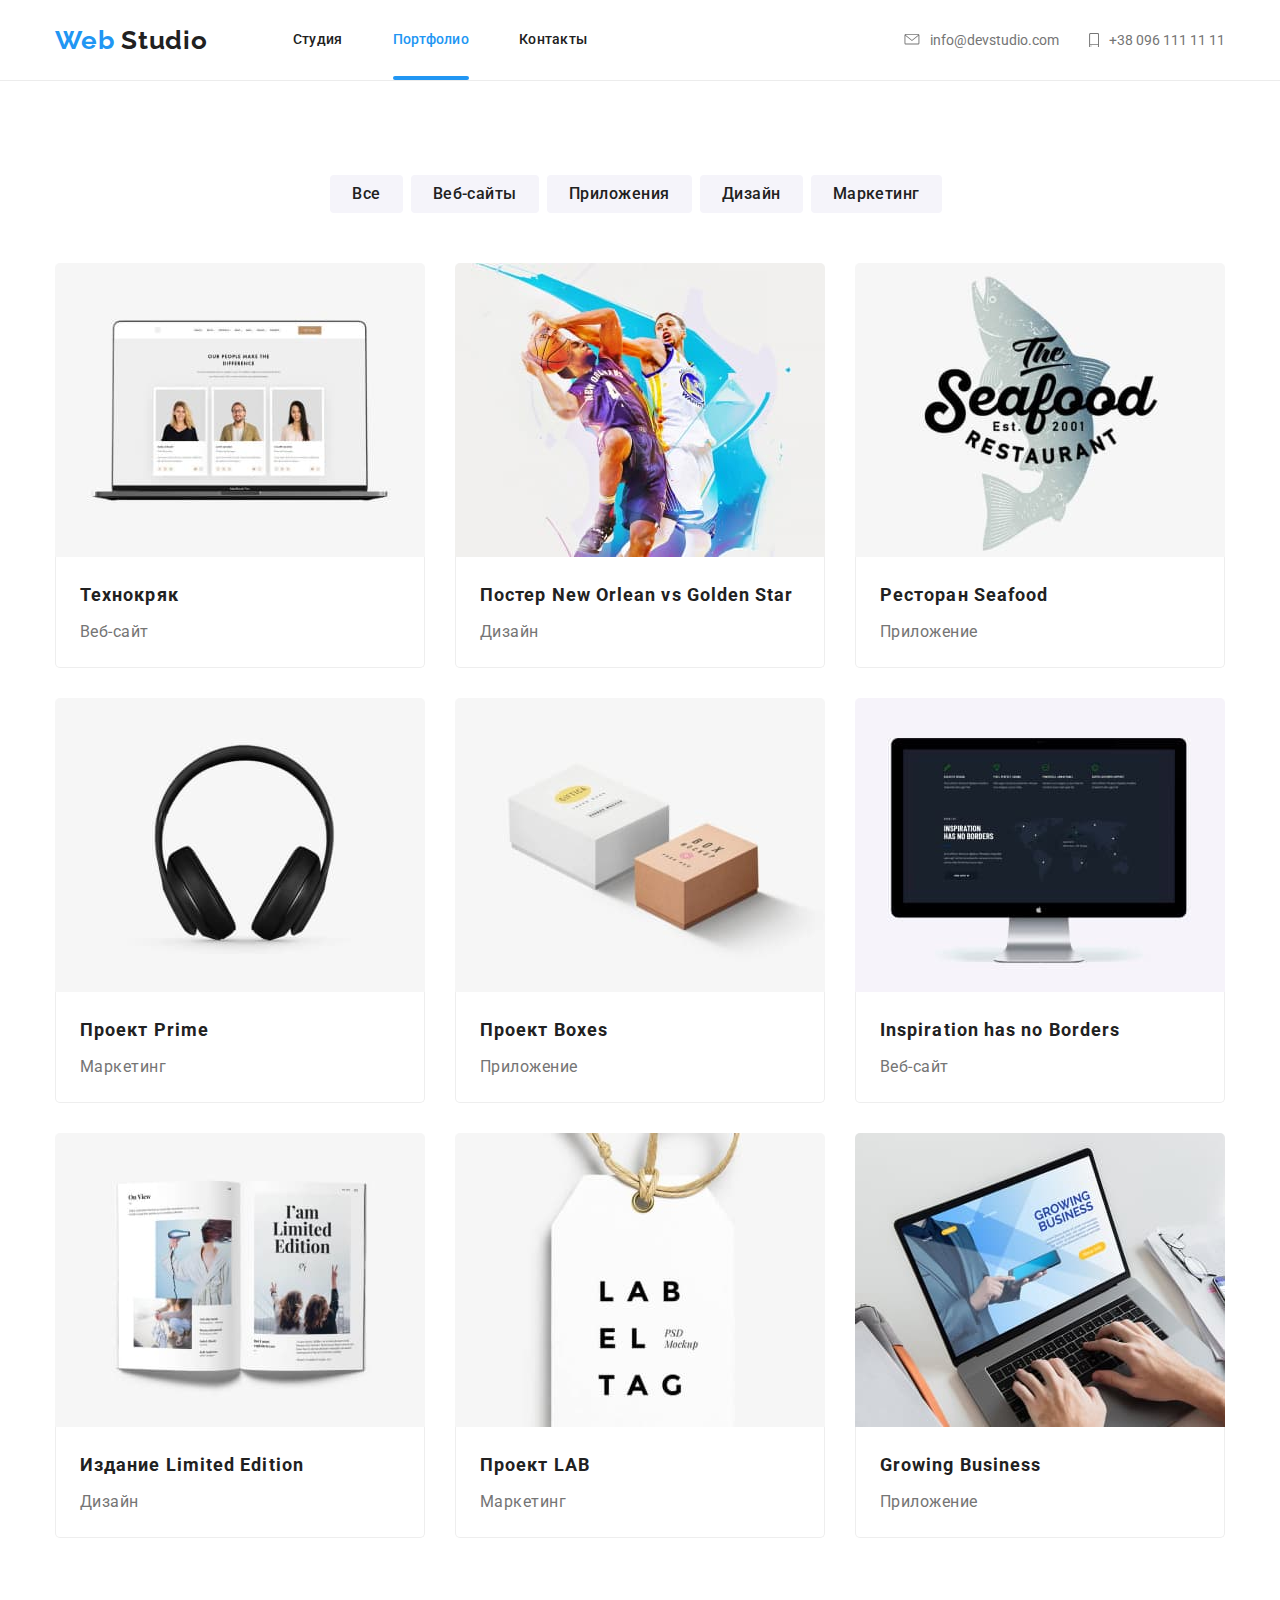
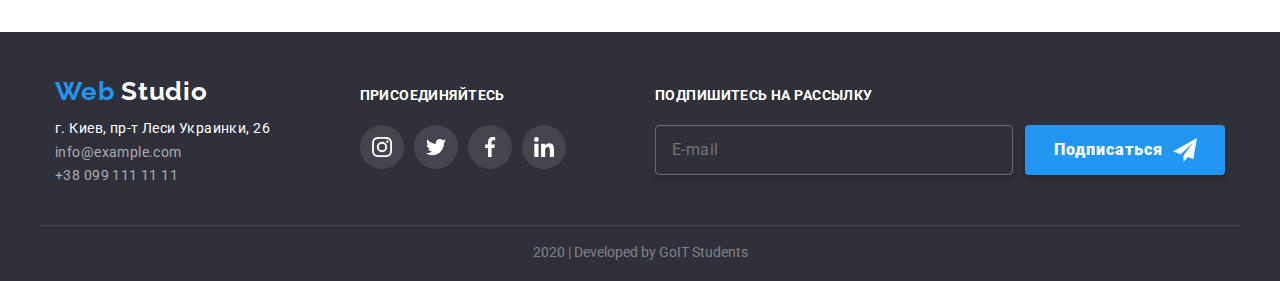
==== portfolio.html @ f81e6f98 "create" ====
<!DOCTYPE html>
<html lang="ru">
  <head>
    <meta charset="UTF-8" />
    <meta name="viewport" content="width=device-width, initial-scale=1.0" />
    <title>Document</title>
    <link
      rel="stylesheet"
      href="https://cdnjs.cloudflare.com/ajax/libs/modern-normalize/0.6.0/modern-normalize.min.css"
    />

    <link
      href="https://fonts.googleapis.com/css2?family=Raleway:wght@700&family=Roboto:wght@400;500;700;900&display=swap"
      rel="stylesheet"
    />

    <link rel="stylesheet" href="./css/common.css" />
    <link rel="stylesheet" href="./css/main.css" />
  </head>

  <body>
    <!-- шапка -->
    <header>
      <div class="page-header container">
        <div class="logo">
          <a href="./index.html"><span class="logo-left">Web</span> Studio</a>
        </div>
        <nav class="nav">
          <ul class="site-nav">
            <li><a href="./index.html" class="link">Студия</a></li>
            <li>
              <a href="./portfolio.html" class="link current">Портфолио</a>
            </li>
            <li><a href="" class="link">Контакты</a></li>
          </ul>
        </nav>

        <ul class="contacts">
          <li>
            <a href="mailto:info@devstudio.com" class="mail-tel link">
              <svg class="icon-contacts icon-mail">
                <use href="./images/sprite.svg#icon-header-mail"></use>
              </svg>
              info@devstudio.com
            </a>
          </li>
          <li>
            <a href="tel:+380961111111" class="mail-tel link">
              <svg class="icon-contacts icon-phone">
                <use href="./images/sprite.svg#icon-header-phone"></use>
              </svg>
              +38 096 111 11 11
            </a>
          </li>
        </ul>
      </div>
    </header>

    <!-- Портфолио -->
    <main>
      <section class="section portfolio">
        <div class="container">
          <!-- <h1>Наши работы</h1> необходимо скрыть -->
          <h1 class="visually-hidden">Наши работы</h1>
          <ul class="filter">
            <li><button type="button" class="button">Все</button></li>
            <li><button type="button" class="button">Веб-сайты</button></li>
            <li><button type="button" class="button">Приложения</button></li>
            <li><button type="button" class="button">Дизайн</button></li>
            <li><button type="button" class="button">Маркетинг</button></li>
          </ul>
          <ul class="portfolio-cards">
            <li>
              <div class="card-area">
                <a href="">
                  <div class="card-box">
                    <img
                      src="./images/portfolio-item-01.jpg"
                      alt="Технокряк"
                      width="370"
                    />
                    <p class="card-upper-text">
                      Технокряк это современная площадка распространения
                      коронавируса. Компании используют эту платформу для
                      цифрового шпионажа и атак на защищённые сервера
                      конкурентов.
                    </p>
                  </div>
                  <div class="card-content">
                    <h2 class="card-title">Технокряк</h2>
                    <p class="card-text">Веб-сайт</p>
                  </div>
                </a>
              </div>
            </li>
            <li>
              <div class="card-area">
                <a href="">
                  <div class="card-box">
                    <img
                      src="./images/portfolio-item-02.jpg"
                      alt="Постер New Orlean vs Golden Star"
                      width="370"
                    />
                    <p class="card-upper-text">
                      Технокряк это современная площадка распространения
                      коронавируса. Компании используют эту платформу для
                      цифрового шпионажа и атак на защищённые сервера
                      конкурентов.
                    </p>
                  </div>
                  <div class="card-content">
                    <h2 class="card-title">Постер New Orlean vs Golden Star</h2>
                    <p class="card-text">Дизайн</p>
                  </div>
                </a>
              </div>
            </li>
            <li>
              <div class="card-area">
                <a href="">
                  <div class="card-box">
                    <img
                      src="./images/portfolio-item-03.jpg"
                      alt="Ресторан Seafood"
                      width="370"
                    />
                    <p class="card-upper-text">
                      Технокряк это современная площадка распространения
                      коронавируса. Компании используют эту платформу для
                      цифрового шпионажа и атак на защищённые сервера
                      конкурентов.
                    </p>
                  </div>
                  <div class="card-content">
                    <h2 class="card-title">Ресторан Seafood</h2>
                    <p class="card-text">Приложение</p>
                  </div>
                </a>
              </div>
            </li>
            <li>
              <div class="card-area">
                <a href="">
                  <div class="card-box">
                    <img
                      src="./images/portfolio-item-04.jpg"
                      alt="Проект Prime"
                      width="370"
                    />
                    <p class="card-upper-text">
                      Технокряк это современная площадка распространения
                      коронавируса. Компании используют эту платформу для
                      цифрового шпионажа и атак на защищённые сервера
                      конкурентов.
                    </p>
                  </div>
                  <div class="card-content">
                    <h2 class="card-title">Проект Prime</h2>
                    <p class="card-text">Маркетинг</p>
                  </div>
                </a>
              </div>
            </li>
            <li>
              <div class="card-area">
                <a href="">
                  <div class="card-box">
                    <img
                      src="./images/portfolio-item-05.jpg"
                      alt="Проект Boxes"
                      width="370"
                    />
                    <p class="card-upper-text">
                      Технокряк это современная площадка распространения
                      коронавируса. Компании используют эту платформу для
                      цифрового шпионажа и атак на защищённые сервера
                      конкурентов.
                    </p>
                  </div>
                  <div class="card-content">
                    <h2 class="card-title">Проект Boxes</h2>
                    <p class="card-text">Приложение</p>
                  </div>
                </a>
              </div>
            </li>
            <li>
              <div class="card-area">
                <a href="">
                  <div class="card-box">
                    <img
                      src="./images/portfolio-item-06.jpg"
                      alt="Inspiration has no Borders"
                      width="370"
                    />
                    <p class="card-upper-text">
                      Технокряк это современная площадка распространения
                      коронавируса. Компании используют эту платформу для
                      цифрового шпионажа и атак на защищённые сервера
                      конкурентов.
                    </p>
                  </div>
                  <div class="card-content">
                    <h2 class="card-title">Inspiration has no Borders</h2>
                    <p class="card-text">Веб-сайт</p>
                  </div>
                </a>
              </div>
            </li>
            <li>
              <div class="card-area">
                <a href="">
                  <div class="card-box">
                    <img
                      src="./images/portfolio-item-07.jpg"
                      alt="Издание Limited Edition"
                      width="370"
                    />
                    <p class="card-upper-text">
                      Технокряк это современная площадка распространения
                      коронавируса. Компании используют эту платформу для
                      цифрового шпионажа и атак на защищённые сервера
                      конкурентов.
                    </p>
                  </div>

                  <div class="card-content">
                    <h2 class="card-title">Издание Limited Edition</h2>
                    <p class="card-text">Дизайн</p>
                  </div>
                </a>
              </div>
            </li>
            <li>
              <div class="card-area">
                <a href="">
                  <div class="card-box">
                    <img
                      src="./images/portfolio-item-08.jpg"
                      alt="Проект LAB"
                      width="370"
                    />
                    <p class="card-upper-text">
                      Технокряк это современная площадка распространения
                      коронавируса. Компании используют эту платформу для
                      цифрового шпионажа и атак на защищённые сервера
                      конкурентов.
                    </p>
                  </div>
                  <div class="card-content">
                    <h2 class="card-title">Проект LAB</h2>
                    <p class="card-text">Маркетинг</p>
                  </div>
                </a>
              </div>
            </li>
            <li>
              <div class="card-area">
                <a href="">
                  <div class="card-box">
                    <img
                      src="./images/portfolio-item-09.jpg"
                      alt="Growing Business"
                      width="370"
                    />
                    <p class="card-upper-text">
                      Технокряк это современная площадка распространения
                      коронавируса. Компании используют эту платформу для
                      цифрового шпионажа и атак на защищённые сервера
                      конкурентов.
                    </p>
                  </div>

                  <div class="card-content">
                    <h2 class="card-title">Growing Business</h2>
                    <p class="card-text">Приложение</p>
                  </div>
                </a>
              </div>
            </li>
          </ul>
        </div>
      </section>
    </main>
    <!--Футер-->
    <footer class="footer">
      <div class="container">
        <div>
          <!-- LOGO -->
          <a href="./index.html" class="logo"
            ><span class="logo-left">Web</span> Studio</a
          >
          <!-- Адресс компании -->
          <address class="address">
            г. Киев, пр-т Леси Украинки, 26 <br />
            <span class="text">info@example.com<br /></span>
            <span class="text">+38 099 111 11 11</span>
          </address>
        </div>

        <!-- Перечень соц.сетей сайта -->
        <div class="join">
          <b class="join-head">присоединяйтесь</b>
          <ul>
            <li>
              <a href="" aria-label="Ссылка на Instagram" class="link">
                <svg class="icon-social">
                  <use href="./images/sprite.svg#icon-team-instagram"></use>
                </svg>
              </a>
            </li>
            <li>
              <a href="" aria-label="Ссылка на Twitter" class="link">
                <svg class="icon-social">
                  <use href="./images/sprite.svg#icon-team-twitter"></use>
                </svg>
              </a>
            </li>
            <li>
              <a href="" aria-label="Ссылка на Facebook" class="link">
                <svg class="icon-social">
                  <use href="./images/sprite.svg#icon-team-facebook"></use>
                </svg>
              </a>
            </li>
            <li>
              <a href="" aria-label="Ссылка на LinkedIn" class="link">
                <svg class="icon-social">
                  <use href="./images/sprite.svg#icon-team-linkedin"></use>
                </svg>
              </a>
            </li>
          </ul>
        </div>

        <!-- Форма подписки на рассылку через почту -->
        <div>
          <b class="subscription-head">Подпишитесь на рассылку</b>
          <!-- вставить форму -->
          <form class="form-subscription">
            <input
              class="input-subscription"
              type="email"
              placeholder="E-mail"
            />
            <button type="button" class="button-subscription">
              Подписаться
              <svg class="icon-send">
                <use href="./images/sprite.svg#icon-footer-send"></use>
              </svg>
            </button>
          </form>
        </div>
      </div>
      <!-- Подпись разработчика -->
      <div class="developers container">
        <p>2020 | Developed by GoIT Students</p>
      </div>
    </footer>
  </body>
</html>
---- css/common.css ----
html {
  box-sizing: border-box;
}

*,
*::before,
*::after {
  box-sizing: inherit;
}

/* задаем основные цвета */
:root {
  --primary-text-color: #757575;
  --main-title-color: #212121;
  --main-accent-color: #2196f3;
  --main-background-color: #ffffff;
  --secondary-background-color: #f5f4fa;
}

/* общие стили для тегов и классов */
body {
  font-family: Roboto, sans-serif;
  font-size: 14px;

  color: var(--primary-text-color);
  background-color: var(--main-background-color);
}

/* убираем все метки со списков */
li {
  list-style: none;
}

/* задаем ссылкам наследуемый цвет */
/* убираем подчеркивание ссылок */
a {
  color: inherit;

  text-decoration: none;
}

/* задаем блочность изображений */
img {
  display: block;
  max-width: 100%;
  height: auto;
}

/* создаем класс для скрытия контента */
.visually-hidden {
  position: absolute;
  width: 1px;
  height: 1px;
  margin: -1px;
  padding: 0;
  border: 0;
  clip: rect(0 0 0 0);
  overflow: hidden;
}

/* задаем ширину контейнера (ранее была 1230px) */
/* задаем основные отступы контейнерам */
.container {
  margin-left: auto;
  margin-right: auto;
  padding-left: 15px;
  padding-right: 15px;

  width: 1200px;
}

/* ВНИМАНИЕ КОСТЫЛИ */
/* помощь для верстки */
/* при финале скрыть */
/* видимость контейнеров */
/* .container,
.section {
  outline: 1px solid tomato;
} */

/* .card-upper-text {
  position: absolute;
  width: 1px;
  height: 1px;
  margin: -1px;
  padding: 0;
  border: 0;
  clip: rect(0 0 0 0);
  overflow: hidden;
} */
/* header {
  background-color: turquoise;
}
section.hero {
  background-color: violet;
}
section.features {
  background-color: wheat;
}
section.work {
  background-color: yellow;
}
section.team {
  background-color: blue;
}
section.clients {
  background-color: coral;
} */

/* header */

/* задаем флекс всему хэдэру */
/* вертикально выравниваем элементы флекса */
/* задаем минимально возможную высоту header */
/* задаем цвет шрифта нафигации */
/* задаем задний фон */
.page-header {
  display: flex;
  align-items: center;
  min-height: 80px;

  color: var(--main-title-color);
}

/* задаем шрифт логотипу */
.logo {
  font-family: Raleway, sans-serif;
  font-weight: 700;
  font-size: 26px;
  line-height: 1.19;
  letter-spacing: 0.03em;
  cursor: pointer;
}

/* задаем правый отступ от логотипа */
.page-header .logo {
  margin-right: 85px;
}

/* меняем цвет левой части логотипа */
.logo-left {
  color: var(--main-accent-color);
}

/* задаем флекс списку навигации */
/* обнуляем верхний, нижний и левый отступы списка навигации */
.nav > ul {
  display: flex;

  margin-top: 0;
  margin-bottom: 0;
  padding-left: 0;
}

/* задаем правый зазор между элементами навигации */
.site-nav li:not(:last-child) {
  margin-right: 50px;
}

/* задаем строчно-блочный формат элементам навигации */
/* задаем внутрений отступ от верхней и нижней границ header до элементов навигации */
/* задаем шрифт элементам навигации */
.nav .link {
  display: inline-block;
  padding-top: 32px;
  padding-bottom: 32px;

  font-weight: 500;
  line-height: 1.14;
  letter-spacing: 0.02em;
}

/* задаем цвет шрифта элементам навигации */
.nav .link {
  color: var(--main-title-color);
  transition: color 250ms cubic-bezier(0.4, 0, 0.2, 1);
}

/* задаем цвет шрифта текущего элемента навигации */
.link.current {
  position: relative;
  color: var(--main-accent-color);
}

.current::after {
  position: absolute;
  bottom: 0;
  left: 0;
  content: "";
  display: block;
  width: 100%;
  height: 4px;
  border-radius: 2px;
  background-color: var(--main-accent-color);
}

/* задаем ховер и фокус элементам навигации */
.link:hover,
.link:focus {
  color: var(--main-accent-color);
  fill: var(--main-accent-color);
  cursor: pointer;
}

/* задаем флекс контактам */
/* убираем верхний, нижний и правый отступ у списка контактов */
/* прижимаем контакты к правой границе header */
.contacts {
  display: flex;
  /* align-items: center; */

  margin-top: 0;
  margin-bottom: 0;
  margin-left: auto;
  padding-left: 0;
}

/* задаем зазор между контактами */
.contacts li:not(:last-child) {
  margin-right: 30px;
}

/* задаем цвет шрифта элементам контактов */
.mail-tel {
  color: var(--primary-text-color);
  transition: color 250ms cubic-bezier(0.4, 0, 0.2, 1);
}

.contacts .mail-tel {
  display: flex;
  align-items: center;
}
.icon-mail {
  width: 16px;
  height: 11.2px;
  margin-right: 10px;
}
.icon-phone {
  width: 10px;
  height: 14.94px;
  margin-right: 10px;
}
.icon-contacts {
  fill: currentColor;
}

/* footer */

/* задаем цвет и задний фон футера */
.footer {
  color: #ffffff;
  background-color: #2f303a;
}
/* Задаем флекс верхней части футера */
.footer .container {
  display: flex;
  align-items: baseline;
  justify-content: space-between;
}

/* задаем логогтипу блочность */
/* задаем логотипу нижний отступ */
.footer .logo {
  display: block;
  margin-bottom: 10px;
  cursor: pointer;
}

/* задаем шрифты адресу */
.footer .address {
  font-style: normal;
  line-height: 1.71;
  letter-spacing: 0.03em;
}

/* меняем цвет шрифта контактам в адресе */
.address .text {
  color: rgba(255, 255, 255, 0.6);
}

/* задаем верхний и нижний отступ разделу "присоединяйтесь" */
.join {
  padding-top: 56px;
  padding-bottom: 56px;
}

/* задаем нижний отступ названиям разделов "присоедняйтесь" и "подпишитесь" */
/* задаем шрифт разделам "присоедняйтесь" и "подпишитесь" */
.join-head,
.subscription-head {
  display: block;
  margin-bottom: 21px;

  line-height: 1.14;
  letter-spacing: 0.03em;
  text-transform: uppercase;
}

/* задаем флекс списку соц.сетей */
/* убираем верхний, нижний и левый зазоры списка соц.сетей */
.join ul {
  display: flex;
  margin-top: 0;
  margin-bottom: 0;
  padding-left: 0;
}

/* задаем правый зазор элементам списка соц.сетей */
.join li:not(:last-child) {
  margin-right: 10px;
}

.footer .link {
  display: flex;
  align-items: center;
  justify-content: center;
  width: 44px;
  height: 44px;
  border-radius: 50%;

  background-color: rgba(255, 255, 255, 0.1);
  color: #ffffff;
  transition: background-color 250ms cubic-bezier(0.4, 0, 0.2, 1);
}

.footer .icon-social {
  width: 20px;
  height: 20px;
  fill: currentColor;
}
.footer .link:hover,
.footer .link:focus {
  background-color: var(--main-accent-color);
  cursor: pointer;
}

.form-subscription {
  display: flex;
  justify-content: center;
}

.input-subscription {
  width: 358px;
  height: 50px;
  margin-right: 12px;
  padding-top: 15px;
  padding-bottom: 15px;
  padding-left: 16px;
  padding-right: 16px;

  font-family: Roboto;
  font-style: normal;
  font-weight: normal;
  font-size: 16px;
  line-height: 1.25;
  letter-spacing: 0.03em;
  color: rgba(255, 255, 255, 0.6);
  background-color: inherit;
  border: 1px solid rgba(255, 255, 255, 0.3);
  box-sizing: border-box;
  box-shadow: 0px 4px 4px rgba(0, 0, 0, 0.15);
  border-radius: 4px;
}
.input-subscription:focus {
  outline: 0;
  border: 1px solid var(--main-accent-color);
}

/* убираем верхний и нижний зазоры кнопки "подписатся" */
/* задаем шрифт кнопке "подписатся */
.button-subscription {
  display: flex;
  margin-top: 0;
  margin-bottom: 0;
  padding-top: 10px;
  padding-bottom: 10px;
  padding-left: 29px;
  padding-right: 8px;
  border: none;
  box-shadow: 0px 4px 4px rgba(0, 0, 0, 0.15);
  border-radius: 4px;
  min-width: 200px;

  align-items: center;

  font-weight: 900;
  font-size: 16px;
  line-height: 1.87;
  letter-spacing: 0.06em;
  text-align: start;

  color: currentColor;
  background-color: var(--main-accent-color);
  cursor: pointer;
}

.icon-send {
  width: 24px;
  height: 24px;
  margin-left: 10px;
}

/* задаем верхний и нижний отступ подписи разработчка */
/* задаем верхнюю рамку подписи разработчка */
/* задаем цвет шрифта пдписи разработчика */
.developers {
  padding-top: 18px;
  padding-bottom: 21px;
  border-top: 1px solid rgba(255, 255, 255, 0.1);
  color: rgba(255, 255, 255, 0.4);
}

/* убираем верхний и нижний внешние зазоры пдписи разработчика и горизонтально центруем*/
.developers > p {
  margin-top: 0;
  margin-bottom: 0;
  margin-left: auto;
  margin-right: auto;
}
---- css/main.css ----
/* общее */
/* цвет текста в заголовках */
.section .title {
  color: var(--main-title-color);
}

/* цвет сопровождающего текста */
.section .text {
  color: var(--primary-text-color);
}

/* нижний отступ между сециями */
.section {
  padding-top: 94px;
  padding-bottom: 94px;
}

/* секция "герой" */
/* задаем размеры секции и отступы + центририуем секцию */
/* добавляем изображение */
/* цвет текста в герое + центровка текста */
.hero {
  padding-top: 200px;
  padding-bottom: 200px;
  margin-left: auto;
  margin-right: auto;
  max-width: 1600px;
  height: 600px;

  text-align: center;

  color: #ffffff;
  background-image: linear-gradient(
      rgba(47, 48, 58, 0.8),
      rgba(47, 48, 58, 0.8)
    ),
    url(../images/index-hero-01.jpg);
  background-repeat: no-repeat;
  background-position: center;
  /* background: rgba(47, 48, 58, 0.8); */
}

/* убираем отступы в заголовке + задаем шрифт */
.hero > h1 {
  margin-top: 0;
  margin-bottom: 46px;

  font-weight: 900;
  font-size: 44px;
  line-height: 1.36;
  letter-spacing: 0.06em;
  text-transform: uppercase;
}

/* задаем шрифт кнопке */
.hero .button-order {
  box-sizing: border-box;
  padding-top: 10px;
  padding-bottom: 10px;
  padding-left: 32px;
  padding-right: 32px;
  border: 0;
  border-radius: 4px;

  font-weight: 700;
  font-size: 16px;
  line-height: 1.87;
  letter-spacing: 0.06em;

  color: #ffffff;
  background-color: var(--main-accent-color);
  cursor: pointer;
}

/* оформляем backdrop */
.backdrop {
  position: fixed;
  top: 0;
  left: 0;
  width: 100%;
  height: 100%;
  background-color: rgba(0, 0, 0, 0.2);
  transition: opacity 250ms cubic-bezier(0.4, 0, 0.2, 1),
    visibility 250ms cubic-bezier(0.4, 0, 0.2, 1);
}

.is-hidden {
  visibility: hidden;
  opacity: 0;
  pointer-events: none;
}

/* оформляем форму заказа услуги */
.order {
  position: absolute;
  top: 50%;
  left: 50%;
  transform: translate(-50%, -50%);

  padding: 40px;
  min-width: 528px;
  min-height: 581px;

  background-color: #fff;
  box-shadow: 0px 2px 1px rgba(0, 0, 0, 0.2), 0px 1px 1px rgba(0, 0, 0, 0.14),
    0px 1px 3px rgba(0, 0, 0, 0.12);
  border-radius: 4px;
}

/* форма заказа услуги */
/* заголовок формы */
.order-title {
  margin: 0 0 30px 0;
  /* margin-bottom: 30px; */
  padding: 0;

  font-family: Roboto;
  font-style: normal;
  font-weight: bold;
  font-size: 20px;
  line-height: 1.15;
  text-align: center;
  letter-spacing: 0.03em;

  color: var(--main-title-color);
}

.order-name,
.order-tel,
.order-email,
.order-comment,
.order-agree {
  position: relative;
  /* outline: 1px solid tomato; */

  display: block;
  font-family: Roboto;
  font-style: normal;
  font-weight: normal;
  font-size: 14px;

  color: var(--primary-text-color);
}
.agree > a {
  color: var(--main-accent-color);
  text-decoration: underline;
}

.order-name,
.order-tel,
.order-email,
.order-comment {
  line-height: 1.14;
  letter-spacing: 0.01em;
}

.order-agree {
  line-height: 1.71;
  letter-spacing: 0.03em;
  text-align: center;
}

.order-name,
.order-tel,
.order-email {
  margin-bottom: 28px;
}

.order-comment {
  margin-bottom: 20px;
}

.order-agree {
  margin-bottom: 30px;
}

.order-name > input,
.order-tel > input,
.order-email > input,
.order-comment > textarea {
  display: block;
  width: 100%;
  padding-top: 12px;
  padding-bottom: 12px;

  border: 1px solid rgba(33, 33, 33, 0.2);
  border-radius: 4px;

  font-family: Roboto;
  font-style: normal;
  font-weight: normal;
  font-size: 14px;
  line-height: 1.14;
  letter-spacing: 0.01em;

  color: var(--primary-text-color);
}

.order-name > input,
.order-tel > input,
.order-email > input {
  padding-left: 42px;
  padding-right: 18px;
  height: 40px;
}

.order-comment > textarea {
  resize: none;
  padding-left: 16px;
  padding-right: 16px;

  height: 120px;
}

.order-name .name,
.order-tel .tel,
.order-email .email {
  position: absolute;
  top: 50%;
  left: 42px;

  transform: translateY(-50%);
  transition: top 250ms cubic-bezier(0.4, 0, 0.2, 1),
    left 250ms cubic-bezier(0.4, 0, 0.2, 1);
}

.order-comment .comment {
  position: absolute;
  top: 12px;
  left: 16px;
  transition: top 250ms cubic-bezier(0.4, 0, 0.2, 1);
}

.form-input:not(:placeholder-shown) + .name,
.form-input:not(:placeholder-shown) + .tel,
.form-input:not(:placeholder-shown) + .email,
.form-input:not(:placeholder-shown) + .comment {
  top: -10px;
  left: 16px;
  color: var(--main-accent-color);
}

.form-icon {
  position: absolute;
  top: 50%;
  left: 16px;
  transform: translateY(-50%);
  width: 18px;
  height: 18px;
  fill: var(--main-title-color);
  transition: fill 250ms cubic-bezier(0.4, 0, 0.2, 1);
}

.form-input:not(:placeholder-shown) ~ .form-icon {
  fill: var(--main-accent-color);
}

.checkbox {
  /* appearance: none; */
  position: absolute;
  width: 1px;
  height: 1px;
  margin: -1px;
  padding: 0;
  border: 0;
  clip: rect(0 0 0 0);
  overflow: hidden;
}
.agree {
  padding-left: 30px;
}

.icon-checkbox,
.icon-noncheckbox {
  position: absolute;
  top: 50%;
  transform: translateY(-50%);
  left: 15px;
  width: 15px;
  height: 15px;
  transition: opacity 250ms cubic-bezier(0.4, 0, 0.2, 1);
}

.icon-checkbox {
  opacity: 0;
}

.checkbox:checked ~ .icon-checkbox {
  opacity: 1;
}
.checkbox:checked ~ .icon-noncheckbox {
  opacity: 0;
}

.button-send {
  display: block;
  margin-left: auto;
  margin-right: auto;
  padding-top: 10px;
  padding-bottom: 10px;
  padding-left: 55px;
  padding-right: 55px;

  font-family: Roboto;
  font-style: normal;
  font-weight: bold;
  font-size: 16px;
  line-height: 1.87;
  letter-spacing: 0.06em;
  color: var(--main-background-color);

  border: 0;
  background: var(--main-accent-color);
  box-shadow: 0px 4px 4px rgba(0, 0, 0, 0.15);
  border-radius: 4px;
  cursor: pointer;
}

.button-close {
  position: absolute;
  top: -9px;
  right: -9px;
  width: 30px;
  width: 30px;
  height: 30px;
  border: 0;
  border-radius: 50%;
  background: #ffffff;
  box-shadow: 0px 2px 1px rgba(0, 0, 0, 0.2), 0px 1px 1px rgba(0, 0, 0, 0.14),
    0px 1px 3px rgba(0, 0, 0, 0.12);
  cursor: pointer;
}

.form-close {
  position: absolute;
  top: 50%;
  left: 50%;
  transform: translate(-50%, -50%);
  width: 11px;
  height: 11px;
}

/* секция "особенность" */
/* добавляем флекс списку */
/* убираем верхний, нижний и левый отступ у списка */
.features ul {
  display: flex;

  margin-top: 0;
  margin-bottom: 0;
  padding-left: 0;
}

/* задаем ширину элементам списка */
/* 4 элемента с зазорами 30px */
.features .item {
  width: calc((100%-90px) / 4);
}

/* задаем отступы между элементами списка */
.features .item:not(:last-child) {
  margin-right: 30px;
}

/* задаем блочность изображению с размерами */
/* задаем отступы под изображением в карточке */
/* задаем радиус рамке */
/* задаем задний фон */
.features .icon-box {
  display: block;
  width: 270px;
  height: 120px;
  margin-bottom: 30px;
  padding-top: 25px;
  padding-bottom: 25px;
  padding-left: 100px;
  padding-right: 100px;
  border-radius: 4px;

  background: var(--secondary-background-color);
}

.features .icon {
  width: 70px;
  height: 70px;
}

/* обнуляем верхний и нижний отсутп заголовка и текста в карточке */
.features h3,
.features p {
  margin-top: 0;
  margin-bottom: 0;
}

/* добавляем нижний отступ заголовка в карточке */
.features h3 {
  margin-bottom: 10px;
}

/* задаем шрифт заголовкам в карточках разделов "особенностей" и "наша команда" */
.features .title,
.work .title-name {
  font-size: 14px;
  line-height: 1.14;
  letter-spacing: 0.03em;
  text-transform: uppercase;
}

/* задаем шрифт сопросовждающему тексту в карточке */
.features .text {
  line-height: 1.71;
  letter-spacing: 0.03em;
}

/* секция "чем мы занимаемся" */
/* задаем шрифт заголовков в разделах "Чем мы занимаемся", "Наша команда", "Постоянные клиенты" */
.section.work .title,
.section.team .title,
.section.clients .title {
  font-size: 36px;
  line-height: 1.17;
  text-align: center;
  letter-spacing: 0.03em;
}

/* обнуляем верхние и нижние отступы в заголовках.ю сопровождающем тексте и списке */
.work h2,
.work p,
.work ul {
  margin-top: 0;
  margin-bottom: 0;
}

/* задаем нижний отступ от общего заголовка */
.work h2 {
  margin-bottom: 50px;
}

/* Задаем флекс списку */
/* обнуляем левый отступ списка */
.work ul {
  display: flex;
  padding-left: 0;
}

/* задаем ширину карточек в списке */
/* 3 карточки с зазоами по 30 px */
.work li {
  width: calc((100%-60px) / 3);
}

/* задаем зазоры между карточками в списке */
.work li:not(:last-child) {
  margin-right: 30px;
}

/* обнуляем нижний отступ от изображения в карточке списка */
.work img {
  margin-bottom: 0;
}

.work-card {
  position: relative;
}
.work-card .text {
  position: absolute;
  bottom: 0;
  left: 0;
  padding-top: 27px;
  padding-bottom: 27px;

  width: 100%;
  min-height: 70px;

  text-align: center;
}

/* задаем шрифт сопровождающему тексту в карточке списка */
/* задаем цвет шрифта сопровождающему тексту в карточке списка */
.section.work .text {
  font-weight: 700;
  line-height: 1.14;
  letter-spacing: 0.03em;
  text-transform: uppercase;
  text-align: center;
  background: rgba(47, 48, 58, 0.8);
  color: #ffffff;
}

/* секция "наша команда */
/* задаем задний фон секции */
.section.team {
  background-color: var(--secondary-background-color);
}

/* обнуляем верхний и нижний отступ с заголовков, абзацев и списков */
.team h2,
.team h3,
.team p,
.team ul {
  margin-top: 0;
  margin-bottom: 0;
}

/* задаем нижний отступ от общего заголовка */
.team h2 {
  margin-bottom: 50px;
}

/* обнуляем левый отступ у списков */
.team ul {
  padding-left: 0;
}

/* центрируем текст заголовков и абзацев */
.team h2,
.team h3,
.team p {
  text-align: center;
}

/* задаем флекс списку команды */
.team .list {
  display: flex;
}

/* задаем ширину каждой карточке члена команды */
/* 4 карточки с тремя зазорами по 30px */
/* задаем тень карточке */
.team-card {
  width: calc((100%-90px) / 4);
  border-radius: 4px;
  overflow: hidden;
  box-shadow: 0px 2px 1px rgba(0, 0, 0, 0.2), 0px 1px 1px rgba(0, 0, 0, 0.14),
    0px 1px 3px rgba(0, 0, 0, 0.12);
  background-color: #ffffff;
}

/* выставляем зазоры между карточками членов команды */
.team-card:not(:last-child) {
  margin-right: 30px;
}

/* задаем нижний отступ от фотографии в карточке члена команды */
.team img {
  margin-bottom: 30px;
}

/* задаем нижний отступ от имени члена команды в карточке */
/* задаем шрифт имени члена команды в карточке */
/* задаем цвет шрифта имени члена команды в карточке */
.team .title-name {
  margin-bottom: 10px;

  font-weight: 500;
  font-size: 16px;
  line-height: 1.19;
  letter-spacing: 0.03em;

  color: var(--main-title-color);
}

/* задаем нижний отступ от профессии в карточке члена команды */
/* задаем шрифт тексту профессии в карточке члена команды */
.team .text {
  margin-bottom: 16px;

  font-size: 16px;
  line-height: 1.19;
  letter-spacing: 0.03em;
}

/* задаем флекс списку соцсетей в карточке члена команды */
/* центруем контент к списку соцсетей в карточке члена команды */
.team .social-links {
  display: flex;
  justify-content: center;
}

/* задаем зазор между соцсетями в карточке члена команды */
.social-links > li:not(:last-child) {
  margin-right: 10px;
}

.social-links > li {
  padding-bottom: 24px;
}

.team .link {
  display: flex;
  align-items: center;
  justify-content: center;
  width: 44px;
  height: 44px;
  border-radius: 50%;

  color: #afb1b8;
  transition: color 250ms cubic-bezier(0.4, 0, 0.2, 1),
    background-color 250ms cubic-bezier(0.4, 0, 0.2, 1);
}

.team .icon-social {
  width: 20px;
  height: 20px;
  fill: currentColor;
}

/* задаем фокус списку соцсетей в карточке члена команды */
.team .link:hover,
.team .link:focus {
  color: #ffffff;

  background-color: var(--main-accent-color);
  border-radius: 50%;
  cursor: pointer;
}

/* секция Постоянные клиенты */
/* обнуляем верхний зазор заголовка и задаем нижний */
.clients .title {
  margin-top: 0;
  margin-bottom: 50px;
}

/* задаем флекс списку иконок клиентов */
/* центрируем контент в списке иконок клиентов */
/* обнуляем верхний, левый и нижний зазор списка иконок клиентов */
.clients ul {
  display: flex;
  justify-content: center;

  margin-top: 0;
  margin-bottom: 0;
  padding-left: 0;
}

/* задаем флекс иконкам клиентов для центрирования */
/* задаем размеры блоку иконки и рамку */
/* .clients li {
  display: flex;
  width: 170px;
  height: 90px;
  border: 1px solid #afb1b8;
  border-radius: 4px;
  align-items: center;
  justify-content: center;
  color: #afb1b8;
} */

/* задаем правый отступ между иконками списка клиентов */
.clients li:not(:last-child) {
  margin-right: 30px;
}

.clients a {
  display: flex;
  width: 170px;
  height: 90px;
  border: 1px solid #afb1b8;
  border-radius: 4px;
  align-items: center;
  justify-content: center;
  color: #afb1b8;
  transition: color 250ms cubic-bezier(0.4, 0, 0.2, 1),
    border-color 250ms cubic-bezier(0.4, 0, 0.2, 1);
}

.clients a:hover,
.clients a:focus {
  border-color: var(--main-accent-color);
  color: var(--main-accent-color);
  cursor: pointer;
}

.icon-client {
  fill: currentColor;
}

.client-logo-1 {
  width: 42.27px;
  /* height: 49.23px; */
}
.client-logo-2 {
  width: 40px;
  /* height: 52px; */
}
.client-logo-3 {
  width: 41px;
  /* height: 42.6px; */
}
.client-logo-4 {
  width: 79.66px;
  /* height: 42.02px; */
}
.client-logo-5 {
  width: 59px;
  /* height: 47px; */
}
.client-logo-6 {
  width: 88.48px;
  /* height: 45.44px; */
}

/* Портфолио */

.portfolio {
  border-top: 1px solid #ececec;
}
/* задаем флекс списку кнопок фильтра */
/* центрируем кнопки фильтра */
/* УБираем верхний, нижнний и левый отступ у списка кнопок фильтра */
.filter {
  display: flex;
  justify-content: center;

  margin-top: 0;
  margin-bottom: 50px;
  padding-left: 0;
}

/* задаем зазор межд кнопками фильтра */
.filter > li {
  margin-right: 8px;
}

/* кнопки-фильтр портфолио */
/* задаем зазор внутри кнопок */
/* задаем внутрений фон и радиус */
/* задаем шрифт кнопок */
.filter .button {
  padding-top: 6px;
  padding-bottom: 6px;
  padding-left: 22px;
  padding-right: 22px;

  border: none;
  background: #f5f4fa;
  border-radius: 4px;

  font-family: inherit;
  font-weight: 500;
  font-size: 16px;
  line-height: 1.62;

  text-align: center;
  letter-spacing: 0.03em;

  color: var(--main-title-color);

  transition: color 250ms cubic-bezier(0.4, 0, 0.2, 1),
    background-color 250ms cubic-bezier(0.4, 0, 0.2, 1),
    box-shadow 250ms cubic-bezier(0.4, 0, 0.2, 1);
}

/* задаем ховер и фокус кнопкам фильтра */
.filter .button:hover,
.filter .button:focus {
  color: #ffffff;
  background-color: var(--main-accent-color);
  box-shadow: 0px 2px 2px rgba(0, 0, 0, 0.12), 0px 1px 2px rgba(0, 0, 0, 0.08),
    0px 3px 1px rgba(0, 0, 0, 0.1);
  cursor: pointer;
}

/* задаем флекс списку работ */
/* задаем перенос флекса */
/* обнуляем верхний, нижний и левый отступы списка работ */
.portfolio-cards {
  display: flex;
  flex-wrap: wrap;

  margin-top: 0;
  margin-bottom: 0;
  padding-left: 0;
}

/* .cards > li {
  width: calc((100%-60px) / 3);
} */

/* задаем правый отступ элементам списка работ */
.portfolio-cards > li:not(:nth-child(3n)) {
  margin-right: 30px;
}

/* задаем нижний отступ элементам списка работ */
.portfolio-cards > li:not(:nth-last-child(-n + 3)) {
  margin-bottom: 30px;
}

/* задаем верхние радиусы карточке списка работ */
/* задаем ширину карточке списка работ */
.card-area {
  border-top-left-radius: 5px;
  border-top-right-radius: 5px;
  overflow: hidden;

  width: 370px;
  transition: box-shadow 250ms cubic-bezier(0.4, 0, 0.2, 1);
}

.card-area:focus,
.card-area:hover {
  box-shadow: 1px 4px 6px rgba(0, 0, 0, 0.16), 0px 4px 4px rgba(0, 0, 0, 0.06),
    0px 1px 1px rgba(0, 0, 0, 0.12);
  cursor: pointer;
}

.card-box {
  position: relative;
  overflow: hidden;
}
.card-upper-text {
  position: absolute;
  top: 0;
  left: 0;
  margin: 0;
  padding-top: 63px;
  padding-bottom: 63px;
  padding-left: 24px;
  padding-right: 24px;
  /* opacity: 0; */
  width: 100%;
  height: 100%;

  font-family: Roboto;
  font-style: normal;
  font-weight: normal;
  font-size: 18px;
  line-height: 1.56;
  /* or 156% */
  color: #ffffff;
  letter-spacing: 0.03em;

  background-color: rgba(33, 150, 243, 0.9);

  transform: translateY(100%);

  transition: transform 250ms cubic-bezier(0.4, 0, 0.2, 1);
}

.card-area:hover .card-upper-text,
.card-area:focus .card-upper-text {
  /* opacity: 1; */
  transform: translateY(0);
}

/* задаем внутрение утступы текстового контента карточки списка работ */
/* задаем рамку (кроме верхней) текстовому контенту карточки списка работ */
/* задаем нижние радиусы рамке текстового контента карточки списка работ */
.card-content {
  padding-top: 20px;
  padding-bottom: 20px;
  padding-left: 24px;
  padding-right: 24px;

  border-left: 1px solid #eeeeee;
  border-right: 1px solid #eeeeee;
  border-bottom: 1px solid #eeeeee;

  border-bottom-left-radius: 5px;
  border-bottom-right-radius: 5px;
  overflow: hidden;
}

/* список наших работ */
.card-title {
  margin-top: 0;
  margin-bottom: 4px;

  font-size: 18px;
  line-height: 2;
  letter-spacing: 0.06em;

  color: var(--main-title-color);
}
.card-text {
  margin-top: 0;
  margin-bottom: 0;

  font-size: 16px;
  line-height: 1.87;
  letter-spacing: 0.03em;

  color: var(--primary-text-color);
}
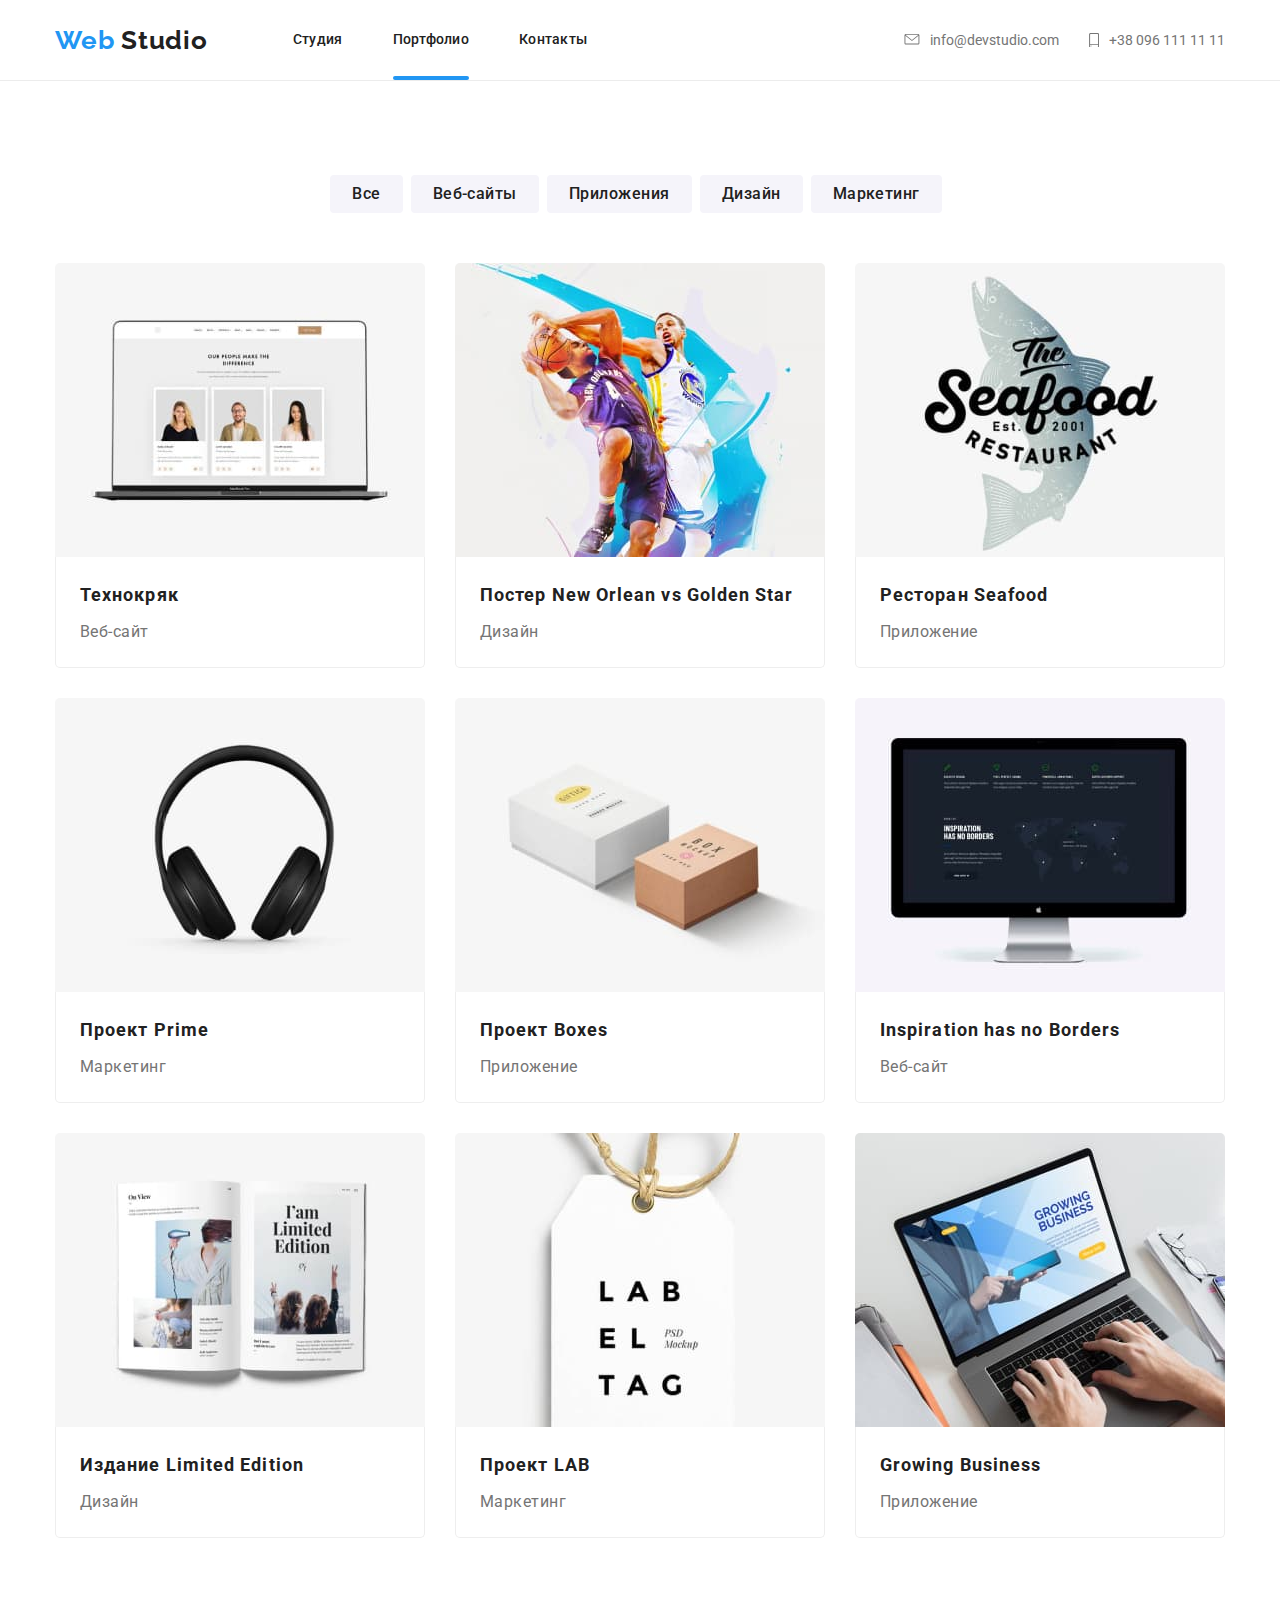
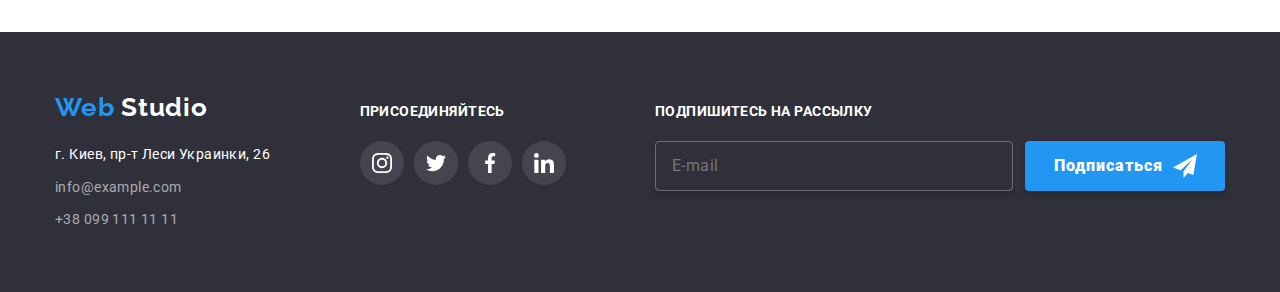
==== commit 98f363a4: "перенос в sass portfolio" ====
--- a/portfolio.html
+++ b/portfolio.html
@@ -13,15 +13,15 @@
       href="https://fonts.googleapis.com/css2?family=Raleway:wght@700&family=Roboto:wght@400;500;700;900&display=swap"
       rel="stylesheet"
     />
-
-    <link rel="stylesheet" href="./css/common.css" />
-    <link rel="stylesheet" href="./css/main.css" />
+    <link rel="stylesheet" href="./css/portfolio.min.css" />
+    <!-- <link rel="stylesheet" href="./css/common.css" />
+    <link rel="stylesheet" href="./css/main.css" /> -->
   </head>
 
   <body>
     <!-- шапка -->
     <header>
-      <div class="page-header container">
+      <div class="page-header">
         <div class="logo">
           <a href="./index.html"><span class="logo-left">Web</span> Studio</a>
         </div>
@@ -29,7 +29,7 @@
           <ul class="site-nav">
             <li><a href="./index.html" class="link">Студия</a></li>
             <li>
-              <a href="./portfolio.html" class="link current">Портфолио</a>
+              <a href="./portfolio.html" class="link current-page">Портфолио</a>
             </li>
             <li><a href="" class="link">Контакты</a></li>
           </ul>
@@ -37,16 +37,16 @@
 
         <ul class="contacts">
           <li>
-            <a href="mailto:info@devstudio.com" class="mail-tel link">
-              <svg class="icon-contacts icon-mail">
+            <a href="mailto:info@devstudio.com" class="mail-tel">
+              <svg class="icon-contacts" width="16px" height="11.2px">
                 <use href="./images/sprite.svg#icon-header-mail"></use>
               </svg>
               info@devstudio.com
             </a>
           </li>
           <li>
-            <a href="tel:+380961111111" class="mail-tel link">
-              <svg class="icon-contacts icon-phone">
+            <a href="tel:+380961111111" class="mail-tel">
+              <svg class="icon-contacts" width="10px" height="14.94px">
                 <use href="./images/sprite.svg#icon-header-phone"></use>
               </svg>
               +38 096 111 11 11
@@ -58,19 +58,29 @@
 
     <!-- Портфолио -->
     <main>
-      <section class="section portfolio">
-        <div class="container">
+      <section class="portfolio">
+        <div class="portfolio-area">
           <!-- <h1>Наши работы</h1> необходимо скрыть -->
           <h1 class="visually-hidden">Наши работы</h1>
           <ul class="filter">
-            <li><button type="button" class="button">Все</button></li>
-            <li><button type="button" class="button">Веб-сайты</button></li>
-            <li><button type="button" class="button">Приложения</button></li>
-            <li><button type="button" class="button">Дизайн</button></li>
-            <li><button type="button" class="button">Маркетинг</button></li>
+            <li class="item">
+              <button type="button" class="button">Все</button>
+            </li>
+            <li class="item">
+              <button type="button" class="button">Веб-сайты</button>
+            </li>
+            <li class="item">
+              <button type="button" class="button">Приложения</button>
+            </li>
+            <li class="item">
+              <button type="button" class="button">Дизайн</button>
+            </li>
+            <li class="item">
+              <button type="button" class="button">Маркетинг</button>
+            </li>
           </ul>
           <ul class="portfolio-cards">
-            <li>
+            <li class="item">
               <div class="card-area">
                 <a href="">
                   <div class="card-box">
@@ -93,7 +103,7 @@
                 </a>
               </div>
             </li>
-            <li>
+            <li class="item">
               <div class="card-area">
                 <a href="">
                   <div class="card-box">
@@ -116,7 +126,7 @@
                 </a>
               </div>
             </li>
-            <li>
+            <li class="item">
               <div class="card-area">
                 <a href="">
                   <div class="card-box">
@@ -139,7 +149,7 @@
                 </a>
               </div>
             </li>
-            <li>
+            <li class="item">
               <div class="card-area">
                 <a href="">
                   <div class="card-box">
@@ -162,7 +172,7 @@
                 </a>
               </div>
             </li>
-            <li>
+            <li class="item">
               <div class="card-area">
                 <a href="">
                   <div class="card-box">
@@ -185,7 +195,7 @@
                 </a>
               </div>
             </li>
-            <li>
+            <li class="item">
               <div class="card-area">
                 <a href="">
                   <div class="card-box">
@@ -208,7 +218,7 @@
                 </a>
               </div>
             </li>
-            <li>
+            <li class="item">
               <div class="card-area">
                 <a href="">
                   <div class="card-box">
@@ -232,7 +242,7 @@
                 </a>
               </div>
             </li>
-            <li>
+            <li class="item">
               <div class="card-area">
                 <a href="">
                   <div class="card-box">
@@ -255,7 +265,7 @@
                 </a>
               </div>
             </li>
-            <li>
+            <li class="item">
               <div class="card-area">
                 <a href="">
                   <div class="card-box">
@@ -285,46 +295,46 @@
     </main>
     <!--Футер-->
     <footer class="footer">
-      <div class="container">
+      <div class="footer-area">
         <div>
           <!-- LOGO -->
           <a href="./index.html" class="logo"
             ><span class="logo-left">Web</span> Studio</a
           >
           <!-- Адресс компании -->
-          <address class="address">
-            г. Киев, пр-т Леси Украинки, 26 <br />
-            <span class="text">info@example.com<br /></span>
-            <span class="text">+38 099 111 11 11</span>
+          <address class="footer-address">
+            <p>г. Киев, пр-т Леси Украинки, 26</p>
+            <p class="text">info@example.com</p>
+            <p class="text">+38 099 111 11 11</p>
           </address>
         </div>
 
         <!-- Перечень соц.сетей сайта -->
-        <div class="join">
+        <div class="footer-join">
           <b class="join-head">присоединяйтесь</b>
-          <ul>
-            <li>
+          <ul class="join-list">
+            <li class="join-item">
               <a href="" aria-label="Ссылка на Instagram" class="link">
                 <svg class="icon-social">
                   <use href="./images/sprite.svg#icon-team-instagram"></use>
                 </svg>
               </a>
             </li>
-            <li>
+            <li class="join-item">
               <a href="" aria-label="Ссылка на Twitter" class="link">
                 <svg class="icon-social">
                   <use href="./images/sprite.svg#icon-team-twitter"></use>
                 </svg>
               </a>
             </li>
-            <li>
+            <li class="join-item">
               <a href="" aria-label="Ссылка на Facebook" class="link">
                 <svg class="icon-social">
                   <use href="./images/sprite.svg#icon-team-facebook"></use>
                 </svg>
               </a>
             </li>
-            <li>
+            <li class="join-item">
               <a href="" aria-label="Ссылка на LinkedIn" class="link">
                 <svg class="icon-social">
                   <use href="./images/sprite.svg#icon-team-linkedin"></use>
@@ -335,7 +345,7 @@
         </div>
 
         <!-- Форма подписки на рассылку через почту -->
-        <div>
+        <div class="footer-subscription">
           <b class="subscription-head">Подпишитесь на рассылку</b>
           <!-- вставить форму -->
           <form class="form-subscription">
@@ -353,10 +363,6 @@
           </form>
         </div>
       </div>
-      <!-- Подпись разработчика -->
-      <div class="developers container">
-        <p>2020 | Developed by GoIT Students</p>
-      </div>
     </footer>
   </body>
 </html>
--- a/css/portfolio.min.css
+++ b/css/portfolio.min.css
@@ -0,0 +1,2 @@
+html{-webkit-box-sizing:border-box;box-sizing:border-box}*,*::before,*::after{-webkit-box-sizing:inherit;box-sizing:inherit}body{font-family:Roboto, sans-serif;font-size:14px;color:#757575;background-color:#fff}a{color:inherit;text-decoration:none}li{list-style:none}img{display:block;max-width:100%;height:auto}h1,h2,h3,h4,h5,h6,p,ul{margin-top:0;margin-bottom:0}ul{padding-left:0}.portfolio-area h1{position:absolute;width:1px;height:1px;margin:-1px;padding:0;border:0;clip:rect(0 0 0 0);overflow:hidden}.site-nav .link:hover,.contacts .mail-tel:hover,.site-nav .link:focus,.contacts .mail-tel:focus{color:#2196f3;cursor:pointer}.portfolio{padding-top:94px;padding-bottom:94px}.page-header,.footer-area,.portfolio-area{margin-left:auto;margin-right:auto;padding-left:15px;padding-right:15px;width:1200px}.logo{font-family:Raleway, sans-serif;font-weight:700;font-size:26px;line-height:1.19;letter-spacing:0.03em;cursor:pointer}.logo-left{color:#2196f3}.page-header{display:-webkit-box;display:-ms-flexbox;display:flex;-webkit-box-align:center;-ms-flex-align:center;align-items:center;min-height:80px;color:#212121}.page-header .logo{margin-right:85px}.site-nav,.contacts{display:-webkit-box;display:-ms-flexbox;display:flex;margin-top:0;margin-bottom:0;padding-left:0}.site-nav li:not(:last-child){margin-right:50px}.site-nav .link{display:inline-block;padding-top:32px;padding-bottom:32px;font-weight:500;line-height:1.14;letter-spacing:0.02em;color:#212121;-webkit-transition:color 250ms cubic-bezier(0.4, 0, 0.2, 1);transition:color 250ms cubic-bezier(0.4, 0, 0.2, 1)}.current-page{position:relative;color:#2196f3}.current-page::after{position:absolute;bottom:0;left:0;content:"";display:block;width:100%;height:4px;border-radius:2px;background-color:#2196f3}.contacts{margin-left:auto}.contacts li:not(:last-child){margin-right:30px}.contacts .mail-tel{display:-webkit-box;display:-ms-flexbox;display:flex;-webkit-box-align:center;-ms-flex-align:center;align-items:center;color:#757575;-webkit-transition:color 250ms cubic-bezier(0.4, 0, 0.2, 1);transition:color 250ms cubic-bezier(0.4, 0, 0.2, 1)}.icon-contacts{margin-right:10px;fill:currentColor}.footer{color:#fff;background-color:#2f303a}.footer-area{display:-webkit-box;display:-ms-flexbox;display:flex;-webkit-box-align:baseline;-ms-flex-align:baseline;align-items:baseline;-webkit-box-pack:justify;-ms-flex-pack:justify;justify-content:space-between;padding-top:60px;padding-bottom:60px}.footer .logo{display:block;margin-bottom:20px;cursor:pointer}.footer-address{font-style:normal;line-height:1.71;letter-spacing:0.03em}.footer-address .text{color:rgba(255,255,255,0.6)}.footer-address>p:not(:last-child){padding-bottom:9px}.join-head{display:block;margin-bottom:21px;line-height:1.14;letter-spacing:0.03em;text-transform:uppercase}.join-list{display:-webkit-box;display:-ms-flexbox;display:flex}.join-item:not(:last-child){margin-right:10px}.join-item .link{display:-webkit-box;display:-ms-flexbox;display:flex;-webkit-box-align:center;-ms-flex-align:center;align-items:center;-webkit-box-pack:center;-ms-flex-pack:center;justify-content:center;width:44px;height:44px;border-radius:50%;background-color:rgba(255,255,255,0.1);color:#ffffff;-webkit-transition:background-color 250ms cubic-bezier(0.4, 0, 0.2, 1);transition:background-color 250ms cubic-bezier(0.4, 0, 0.2, 1)}.join-item .link:hover,.join-item .link:focus{background-color:#2196f3;cursor:pointer}.join-item .icon-social{width:20px;height:20px;fill:currentColor}.subscription-head{display:block;margin-bottom:21px;line-height:1.14;letter-spacing:0.03em;text-transform:uppercase}.form-subscription{display:-webkit-box;display:-ms-flexbox;display:flex;-webkit-box-pack:center;-ms-flex-pack:center;justify-content:center}.input-subscription{width:358px;height:50px;margin-right:12px;padding-top:15px;padding-bottom:15px;padding-left:16px;padding-right:16px;font-family:Roboto;font-style:normal;font-weight:normal;font-size:16px;line-height:1.25;letter-spacing:0.03em;color:rgba(255,255,255,0.6);background-color:inherit;border:1px solid rgba(255,255,255,0.3);-webkit-box-sizing:border-box;box-sizing:border-box;-webkit-box-shadow:0px 4px 4px rgba(0,0,0,0.15);box-shadow:0px 4px 4px rgba(0,0,0,0.15);border-radius:4px}.input-subscription:focus{outline:0;border:1px solid #2196f3}.button-subscription{display:-webkit-box;display:-ms-flexbox;display:flex;margin-top:0;margin-bottom:0;padding-top:10px;padding-bottom:10px;padding-left:29px;padding-right:8px;border:none;-webkit-box-shadow:0px 4px 4px rgba(0,0,0,0.15);box-shadow:0px 4px 4px rgba(0,0,0,0.15);border-radius:4px;min-width:200px;-webkit-box-align:center;-ms-flex-align:center;align-items:center;font-weight:900;font-size:16px;line-height:1.87;letter-spacing:0.06em;text-align:start;color:currentColor;background-color:#2196f3;cursor:pointer}.button-subscription .icon-send{width:24px;height:24px;margin-left:10px}.portfolio{border-top:1px solid #ececec}.filter{display:-webkit-box;display:-ms-flexbox;display:flex;-webkit-box-pack:center;-ms-flex-pack:center;justify-content:center;margin-top:0;margin-bottom:50px;padding-left:0}.filter .item{margin-right:8px}.filter .button{padding-top:6px;padding-bottom:6px;padding-left:22px;padding-right:22px;border:none;background:#f5f4fa;border-radius:4px;font-family:inherit;font-weight:500;font-size:16px;line-height:1.62;text-align:center;letter-spacing:0.03em;color:#212121;-webkit-transition:color 250ms cubic-bezier(0.4, 0, 0.2, 1),background-color 250ms cubic-bezier(0.4, 0, 0.2, 1),-webkit-box-shadow 250ms cubic-bezier(0.4, 0, 0.2, 1);transition:color 250ms cubic-bezier(0.4, 0, 0.2, 1),background-color 250ms cubic-bezier(0.4, 0, 0.2, 1),-webkit-box-shadow 250ms cubic-bezier(0.4, 0, 0.2, 1);transition:color 250ms cubic-bezier(0.4, 0, 0.2, 1),background-color 250ms cubic-bezier(0.4, 0, 0.2, 1),box-shadow 250ms cubic-bezier(0.4, 0, 0.2, 1);transition:color 250ms cubic-bezier(0.4, 0, 0.2, 1),background-color 250ms cubic-bezier(0.4, 0, 0.2, 1),box-shadow 250ms cubic-bezier(0.4, 0, 0.2, 1),-webkit-box-shadow 250ms cubic-bezier(0.4, 0, 0.2, 1)}.filter .button:hover,.filter .button:focus{color:#ffffff;background-color:#2196f3;-webkit-box-shadow:0px 2px 2px rgba(0,0,0,0.12),0px 1px 2px rgba(0,0,0,0.08),0px 3px 1px rgba(0,0,0,0.1);box-shadow:0px 2px 2px rgba(0,0,0,0.12),0px 1px 2px rgba(0,0,0,0.08),0px 3px 1px rgba(0,0,0,0.1);cursor:pointer}.portfolio-cards{display:-webkit-box;display:-ms-flexbox;display:flex;-ms-flex-wrap:wrap;flex-wrap:wrap;margin-top:0;margin-bottom:0;padding-left:0}.portfolio-cards>.item:not(:nth-child(3n)){margin-right:30px}.portfolio-cards>.item:not(:nth-last-child(-n+3)){margin-bottom:30px}.card-area{border-top-left-radius:5px;border-top-right-radius:5px;overflow:hidden;width:370px;-webkit-transition:-webkit-box-shadow 250ms cubic-bezier(0.4, 0, 0.2, 1);transition:-webkit-box-shadow 250ms cubic-bezier(0.4, 0, 0.2, 1);transition:box-shadow 250ms cubic-bezier(0.4, 0, 0.2, 1);transition:box-shadow 250ms cubic-bezier(0.4, 0, 0.2, 1), -webkit-box-shadow 250ms cubic-bezier(0.4, 0, 0.2, 1)}.card-area:focus,.card-area:hover{-webkit-box-shadow:1px 4px 6px rgba(0,0,0,0.16),0px 4px 4px rgba(0,0,0,0.06),0px 1px 1px rgba(0,0,0,0.12);box-shadow:1px 4px 6px rgba(0,0,0,0.16),0px 4px 4px rgba(0,0,0,0.06),0px 1px 1px rgba(0,0,0,0.12);cursor:pointer}.card-area:hover .card-upper-text,.card-area:focus .card-upper-text{-webkit-transform:translateY(0);transform:translateY(0)}.card-box{position:relative;overflow:hidden}.card-box .card-upper-text{position:absolute;top:0;left:0;margin:0;padding-top:63px;padding-bottom:63px;padding-left:24px;padding-right:24px;width:100%;height:100%;font-family:Roboto;font-style:normal;font-weight:normal;font-size:18px;line-height:1.56;color:#ffffff;letter-spacing:0.03em;background-color:rgba(33,150,243,0.9);-webkit-transform:translateY(100%);transform:translateY(100%);-webkit-transition:-webkit-transform 250ms cubic-bezier(0.4, 0, 0.2, 1);transition:-webkit-transform 250ms cubic-bezier(0.4, 0, 0.2, 1);transition:transform 250ms cubic-bezier(0.4, 0, 0.2, 1);transition:transform 250ms cubic-bezier(0.4, 0, 0.2, 1), -webkit-transform 250ms cubic-bezier(0.4, 0, 0.2, 1)}.card-content{padding-top:20px;padding-bottom:20px;padding-left:24px;padding-right:24px;border-left:1px solid #eeeeee;border-right:1px solid #eeeeee;border-bottom:1px solid #eeeeee;border-bottom-left-radius:5px;border-bottom-right-radius:5px;overflow:hidden}.card-content .card-title{margin-top:0;margin-bottom:4px;font-size:18px;line-height:2;letter-spacing:0.06em;color:#212121}.card-content .card-text{margin-top:0;margin-bottom:0;font-size:16px;line-height:1.87;letter-spacing:0.03em;color:#757575}
+/*# sourceMappingURL=portfolio.min.css.map */--- a/css/main.css
+++ b/css/main.css
@@ -1,24 +1,357 @@
-/* общее */
-/* цвет текста в заголовках */
-.section .title {
-  color: var(--main-title-color);
-}
-
-/* цвет сопровождающего текста */
-.section .text {
-  color: var(--primary-text-color);
-}
-
-/* нижний отступ между сециями */
-.section {
+@charset "UTF-8";
+html {
+  -webkit-box-sizing: border-box;
+          box-sizing: border-box;
+}
+
+*,
+*::before,
+*::after {
+  -webkit-box-sizing: inherit;
+          box-sizing: inherit;
+}
+
+body {
+  font-family: Roboto, sans-serif;
+  font-size: 14px;
+  color: #757575;
+  background-color: #ffffff;
+}
+
+a {
+  color: inherit;
+  text-decoration: none;
+}
+
+li {
+  list-style: none;
+}
+
+img {
+  display: block;
+  max-width: 100%;
+  height: auto;
+}
+
+h1,
+h2,
+h3,
+h4,
+h5,
+h6,
+p,
+ul {
+  margin-top: 0;
+  margin-bottom: 0;
+}
+
+ul {
+  padding-left: 0;
+}
+
+.checkbox, .features h2 {
+  position: absolute;
+  width: 1px;
+  height: 1px;
+  margin: -1px;
+  padding: 0;
+  border: 0;
+  clip: rect(0 0 0 0);
+  overflow: hidden;
+}
+
+.site-nav .link:hover, .contacts .mail-tel:hover, .site-nav .link:focus, .contacts .mail-tel:focus {
+  color: #2196f3;
+  cursor: pointer;
+}
+
+.features-area, .work, .team, .clients {
   padding-top: 94px;
   padding-bottom: 94px;
 }
 
-/* секция "герой" */
-/* задаем размеры секции и отступы + центририуем секцию */
-/* добавляем изображение */
-/* цвет текста в герое + центровка текста */
+.features-item .title, .work .title, .team .title, .clients-area .title {
+  color: #212121;
+}
+
+.features-item .text {
+  color: #757575;
+}
+
+.page-header, .footer-area, .features, .work-area, .team .team-area, .clients-area {
+  margin-left: auto;
+  margin-right: auto;
+  padding-left: 15px;
+  padding-right: 15px;
+  width: 1200px;
+}
+
+.logo {
+  font-family: Raleway, sans-serif;
+  font-weight: 700;
+  font-size: 26px;
+  line-height: 1.19;
+  letter-spacing: 0.03em;
+  cursor: pointer;
+}
+
+.logo-left {
+  color: #2196f3;
+}
+
+.page-header {
+  display: -webkit-box;
+  display: -ms-flexbox;
+  display: flex;
+  -webkit-box-align: center;
+      -ms-flex-align: center;
+          align-items: center;
+  min-height: 80px;
+  color: #212121;
+}
+
+.page-header .logo {
+  margin-right: 85px;
+}
+
+.site-nav,
+.contacts {
+  display: -webkit-box;
+  display: -ms-flexbox;
+  display: flex;
+  margin-top: 0;
+  margin-bottom: 0;
+  padding-left: 0;
+}
+
+.site-nav li:not(:last-child) {
+  margin-right: 50px;
+}
+
+.site-nav .link {
+  display: inline-block;
+  padding-top: 32px;
+  padding-bottom: 32px;
+  font-weight: 500;
+  line-height: 1.14;
+  letter-spacing: 0.02em;
+  color: #212121;
+  -webkit-transition: color 250ms cubic-bezier(0.4, 0, 0.2, 1);
+  transition: color 250ms cubic-bezier(0.4, 0, 0.2, 1);
+}
+
+.current-page {
+  position: relative;
+  color: #2196f3;
+}
+
+.current-page::after {
+  position: absolute;
+  bottom: 0;
+  left: 0;
+  content: "";
+  display: block;
+  width: 100%;
+  height: 4px;
+  border-radius: 2px;
+  background-color: #2196f3;
+}
+
+.contacts {
+  margin-left: auto;
+}
+
+.contacts li:not(:last-child) {
+  margin-right: 30px;
+}
+
+.contacts .mail-tel {
+  display: -webkit-box;
+  display: -ms-flexbox;
+  display: flex;
+  -webkit-box-align: center;
+      -ms-flex-align: center;
+          align-items: center;
+  color: #757575;
+  -webkit-transition: color 250ms cubic-bezier(0.4, 0, 0.2, 1);
+  transition: color 250ms cubic-bezier(0.4, 0, 0.2, 1);
+}
+
+.icon-contacts {
+  margin-right: 10px;
+  fill: currentColor;
+}
+
+.footer {
+  color: #ffffff;
+  background-color: #2f303a;
+}
+
+.footer-area {
+  display: -webkit-box;
+  display: -ms-flexbox;
+  display: flex;
+  -webkit-box-align: baseline;
+      -ms-flex-align: baseline;
+          align-items: baseline;
+  -webkit-box-pack: justify;
+      -ms-flex-pack: justify;
+          justify-content: space-between;
+  padding-top: 60px;
+  padding-bottom: 60px;
+}
+
+.footer .logo {
+  display: block;
+  margin-bottom: 20px;
+  cursor: pointer;
+}
+
+/* footer */
+/* задаем шрифты адресу */
+.footer-address {
+  font-style: normal;
+  line-height: 1.71;
+  letter-spacing: 0.03em;
+}
+
+.footer-address .text {
+  color: rgba(255, 255, 255, 0.6);
+}
+
+.footer-address > p:not(:last-child) {
+  padding-bottom: 9px;
+}
+
+/* задаем верхний и нижний отступ разделу "присоединяйтесь" */
+.join-head {
+  display: block;
+  margin-bottom: 21px;
+  line-height: 1.14;
+  letter-spacing: 0.03em;
+  text-transform: uppercase;
+}
+
+.join-list {
+  display: -webkit-box;
+  display: -ms-flexbox;
+  display: flex;
+}
+
+.join-item:not(:last-child) {
+  margin-right: 10px;
+}
+
+.join-item .link {
+  display: -webkit-box;
+  display: -ms-flexbox;
+  display: flex;
+  -webkit-box-align: center;
+      -ms-flex-align: center;
+          align-items: center;
+  -webkit-box-pack: center;
+      -ms-flex-pack: center;
+          justify-content: center;
+  width: 44px;
+  height: 44px;
+  border-radius: 50%;
+  background-color: rgba(255, 255, 255, 0.1);
+  color: #ffffff;
+  -webkit-transition: background-color 250ms cubic-bezier(0.4, 0, 0.2, 1);
+  transition: background-color 250ms cubic-bezier(0.4, 0, 0.2, 1);
+}
+
+.join-item .link:hover, .join-item .link:focus {
+  background-color: #2196f3;
+  cursor: pointer;
+}
+
+.join-item .icon-social {
+  width: 20px;
+  height: 20px;
+  fill: currentColor;
+}
+
+.subscription-head {
+  display: block;
+  margin-bottom: 21px;
+  line-height: 1.14;
+  letter-spacing: 0.03em;
+  text-transform: uppercase;
+}
+
+.form-subscription {
+  display: -webkit-box;
+  display: -ms-flexbox;
+  display: flex;
+  -webkit-box-pack: center;
+      -ms-flex-pack: center;
+          justify-content: center;
+}
+
+.input-subscription {
+  width: 358px;
+  height: 50px;
+  margin-right: 12px;
+  padding-top: 15px;
+  padding-bottom: 15px;
+  padding-left: 16px;
+  padding-right: 16px;
+  font-family: Roboto;
+  font-style: normal;
+  font-weight: normal;
+  font-size: 16px;
+  line-height: 1.25;
+  letter-spacing: 0.03em;
+  color: rgba(255, 255, 255, 0.6);
+  background-color: inherit;
+  border: 1px solid rgba(255, 255, 255, 0.3);
+  -webkit-box-sizing: border-box;
+          box-sizing: border-box;
+  -webkit-box-shadow: 0px 4px 4px rgba(0, 0, 0, 0.15);
+          box-shadow: 0px 4px 4px rgba(0, 0, 0, 0.15);
+  border-radius: 4px;
+}
+
+.input-subscription:focus {
+  outline: 0;
+  border: 1px solid #2196f3;
+}
+
+.button-subscription {
+  display: -webkit-box;
+  display: -ms-flexbox;
+  display: flex;
+  margin-top: 0;
+  margin-bottom: 0;
+  padding-top: 10px;
+  padding-bottom: 10px;
+  padding-left: 29px;
+  padding-right: 8px;
+  border: none;
+  -webkit-box-shadow: 0px 4px 4px rgba(0, 0, 0, 0.15);
+          box-shadow: 0px 4px 4px rgba(0, 0, 0, 0.15);
+  border-radius: 4px;
+  min-width: 200px;
+  -webkit-box-align: center;
+      -ms-flex-align: center;
+          align-items: center;
+  font-weight: 900;
+  font-size: 16px;
+  line-height: 1.87;
+  letter-spacing: 0.06em;
+  text-align: start;
+  color: currentColor;
+  background-color: #2196f3;
+  cursor: pointer;
+}
+
+.button-subscription .icon-send {
+  width: 24px;
+  height: 24px;
+  margin-left: 10px;
+}
+
 .hero {
   padding-top: 200px;
   padding-bottom: 200px;
@@ -26,25 +359,17 @@
   margin-right: auto;
   max-width: 1600px;
   height: 600px;
-
   text-align: center;
-
   color: #ffffff;
-  background-image: linear-gradient(
-      rgba(47, 48, 58, 0.8),
-      rgba(47, 48, 58, 0.8)
-    ),
-    url(../images/index-hero-01.jpg);
+  background-image: -webkit-gradient(linear, left top, left bottom, from(rgba(47, 48, 58, 0.8)), to(rgba(47, 48, 58, 0.8))), url(../images/index-hero-01.jpg);
+  background-image: linear-gradient(rgba(47, 48, 58, 0.8), rgba(47, 48, 58, 0.8)), url(../images/index-hero-01.jpg);
   background-repeat: no-repeat;
   background-position: center;
-  /* background: rgba(47, 48, 58, 0.8); */
-}
-
-/* убираем отступы в заголовке + задаем шрифт */
-.hero > h1 {
+}
+
+.hero h1 {
   margin-top: 0;
   margin-bottom: 46px;
-
   font-weight: 900;
   font-size: 44px;
   line-height: 1.36;
@@ -52,27 +377,24 @@
   text-transform: uppercase;
 }
 
-/* задаем шрифт кнопке */
 .hero .button-order {
-  box-sizing: border-box;
+  -webkit-box-sizing: border-box;
+          box-sizing: border-box;
   padding-top: 10px;
   padding-bottom: 10px;
   padding-left: 32px;
   padding-right: 32px;
   border: 0;
   border-radius: 4px;
-
   font-weight: 700;
   font-size: 16px;
   line-height: 1.87;
   letter-spacing: 0.06em;
-
   color: #ffffff;
-  background-color: var(--main-accent-color);
+  background-color: #2196f3;
   cursor: pointer;
 }
 
-/* оформляем backdrop */
 .backdrop {
   position: fixed;
   top: 0;
@@ -80,8 +402,8 @@
   width: 100%;
   height: 100%;
   background-color: rgba(0, 0, 0, 0.2);
-  transition: opacity 250ms cubic-bezier(0.4, 0, 0.2, 1),
-    visibility 250ms cubic-bezier(0.4, 0, 0.2, 1);
+  -webkit-transition: opacity 250ms cubic-bezier(0.4, 0, 0.2, 1), visibility 250ms cubic-bezier(0.4, 0, 0.2, 1);
+  transition: opacity 250ms cubic-bezier(0.4, 0, 0.2, 1), visibility 250ms cubic-bezier(0.4, 0, 0.2, 1);
 }
 
 .is-hidden {
@@ -90,30 +412,25 @@
   pointer-events: none;
 }
 
-/* оформляем форму заказа услуги */
 .order {
   position: absolute;
   top: 50%;
   left: 50%;
-  transform: translate(-50%, -50%);
-
+  -webkit-transform: translate(-50%, -50%);
+          transform: translate(-50%, -50%);
   padding: 40px;
   min-width: 528px;
   min-height: 581px;
-
-  background-color: #fff;
-  box-shadow: 0px 2px 1px rgba(0, 0, 0, 0.2), 0px 1px 1px rgba(0, 0, 0, 0.14),
-    0px 1px 3px rgba(0, 0, 0, 0.12);
+  background-color: #ffffff;
+  -webkit-box-shadow: 0px 2px 1px rgba(0, 0, 0, 0.2), 0px 1px 1px rgba(0, 0, 0, 0.14), 0px 1px 3px rgba(0, 0, 0, 0.12);
+          box-shadow: 0px 2px 1px rgba(0, 0, 0, 0.2), 0px 1px 1px rgba(0, 0, 0, 0.14), 0px 1px 3px rgba(0, 0, 0, 0.12);
   border-radius: 4px;
 }
 
-/* форма заказа услуги */
-/* заголовок формы */
 .order-title {
   margin: 0 0 30px 0;
   /* margin-bottom: 30px; */
   padding: 0;
-
   font-family: Roboto;
   font-style: normal;
   font-weight: bold;
@@ -121,8 +438,7 @@
   line-height: 1.15;
   text-align: center;
   letter-spacing: 0.03em;
-
-  color: var(--main-title-color);
+  color: #212121;
 }
 
 .order-name,
@@ -132,17 +448,16 @@
 .order-agree {
   position: relative;
   /* outline: 1px solid tomato; */
-
   display: block;
   font-family: Roboto;
   font-style: normal;
   font-weight: normal;
   font-size: 14px;
-
-  color: var(--primary-text-color);
-}
+  color: #757575;
+}
+
 .agree > a {
-  color: var(--main-accent-color);
+  color: #2196f3;
   text-decoration: underline;
 }
 
@@ -182,18 +497,15 @@
   width: 100%;
   padding-top: 12px;
   padding-bottom: 12px;
-
   border: 1px solid rgba(33, 33, 33, 0.2);
   border-radius: 4px;
-
   font-family: Roboto;
   font-style: normal;
   font-weight: normal;
   font-size: 14px;
   line-height: 1.14;
   letter-spacing: 0.01em;
-
-  color: var(--primary-text-color);
+  color: #757575;
 }
 
 .order-name > input,
@@ -208,7 +520,6 @@
   resize: none;
   padding-left: 16px;
   padding-right: 16px;
-
   height: 120px;
 }
 
@@ -218,16 +529,17 @@
   position: absolute;
   top: 50%;
   left: 42px;
-
-  transform: translateY(-50%);
-  transition: top 250ms cubic-bezier(0.4, 0, 0.2, 1),
-    left 250ms cubic-bezier(0.4, 0, 0.2, 1);
+  -webkit-transform: translateY(-50%);
+          transform: translateY(-50%);
+  -webkit-transition: top 250ms cubic-bezier(0.4, 0, 0.2, 1), left 250ms cubic-bezier(0.4, 0, 0.2, 1);
+  transition: top 250ms cubic-bezier(0.4, 0, 0.2, 1), left 250ms cubic-bezier(0.4, 0, 0.2, 1);
 }
 
 .order-comment .comment {
   position: absolute;
   top: 12px;
   left: 16px;
+  -webkit-transition: top 250ms cubic-bezier(0.4, 0, 0.2, 1);
   transition: top 250ms cubic-bezier(0.4, 0, 0.2, 1);
 }
 
@@ -237,35 +549,26 @@
 .form-input:not(:placeholder-shown) + .comment {
   top: -10px;
   left: 16px;
-  color: var(--main-accent-color);
+  color: #2196f3;
 }
 
 .form-icon {
   position: absolute;
   top: 50%;
   left: 16px;
-  transform: translateY(-50%);
+  -webkit-transform: translateY(-50%);
+          transform: translateY(-50%);
   width: 18px;
   height: 18px;
-  fill: var(--main-title-color);
+  fill: #212121;
+  -webkit-transition: fill 250ms cubic-bezier(0.4, 0, 0.2, 1);
   transition: fill 250ms cubic-bezier(0.4, 0, 0.2, 1);
 }
 
 .form-input:not(:placeholder-shown) ~ .form-icon {
-  fill: var(--main-accent-color);
-}
-
-.checkbox {
-  /* appearance: none; */
-  position: absolute;
-  width: 1px;
-  height: 1px;
-  margin: -1px;
-  padding: 0;
-  border: 0;
-  clip: rect(0 0 0 0);
-  overflow: hidden;
-}
+  fill: #2196f3;
+}
+
 .agree {
   padding-left: 30px;
 }
@@ -274,10 +577,12 @@
 .icon-noncheckbox {
   position: absolute;
   top: 50%;
-  transform: translateY(-50%);
+  -webkit-transform: translateY(-50%);
+          transform: translateY(-50%);
   left: 15px;
   width: 15px;
   height: 15px;
+  -webkit-transition: opacity 250ms cubic-bezier(0.4, 0, 0.2, 1);
   transition: opacity 250ms cubic-bezier(0.4, 0, 0.2, 1);
 }
 
@@ -288,6 +593,7 @@
 .checkbox:checked ~ .icon-checkbox {
   opacity: 1;
 }
+
 .checkbox:checked ~ .icon-noncheckbox {
   opacity: 0;
 }
@@ -300,73 +606,80 @@
   padding-bottom: 10px;
   padding-left: 55px;
   padding-right: 55px;
-
   font-family: Roboto;
   font-style: normal;
   font-weight: bold;
   font-size: 16px;
   line-height: 1.87;
   letter-spacing: 0.06em;
-  color: var(--main-background-color);
-
+  color: #ffffff;
   border: 0;
-  background: var(--main-accent-color);
-  box-shadow: 0px 4px 4px rgba(0, 0, 0, 0.15);
+  background: #2196f3;
+  -webkit-box-shadow: 0px 4px 4px rgba(0, 0, 0, 0.15);
+          box-shadow: 0px 4px 4px rgba(0, 0, 0, 0.15);
   border-radius: 4px;
   cursor: pointer;
 }
 
 .button-close {
   position: absolute;
-  top: -9px;
-  right: -9px;
+  top: 8px;
+  right: 8px;
   width: 30px;
   width: 30px;
   height: 30px;
-  border: 0;
+  border: 1px solid rgba(0, 0, 0, 0.1);
   border-radius: 50%;
   background: #ffffff;
-  box-shadow: 0px 2px 1px rgba(0, 0, 0, 0.2), 0px 1px 1px rgba(0, 0, 0, 0.14),
-    0px 1px 3px rgba(0, 0, 0, 0.12);
-  cursor: pointer;
 }
 
 .form-close {
   position: absolute;
   top: 50%;
   left: 50%;
-  transform: translate(-50%, -50%);
+  -webkit-transform: translate(-50%, -50%);
+          transform: translate(-50%, -50%);
   width: 11px;
   height: 11px;
 }
 
-/* секция "особенность" */
-/* добавляем флекс списку */
-/* убираем верхний, нижний и левый отступ у списка */
 .features ul {
-  display: flex;
-
+  display: -webkit-box;
+  display: -ms-flexbox;
+  display: flex;
   margin-top: 0;
   margin-bottom: 0;
   padding-left: 0;
 }
 
-/* задаем ширину элементам списка */
-/* 4 элемента с зазорами 30px */
-.features .item {
+.features-item {
   width: calc((100%-90px) / 4);
 }
 
-/* задаем отступы между элементами списка */
-.features .item:not(:last-child) {
+.features-item:not(:last-child) {
   margin-right: 30px;
 }
 
-/* задаем блочность изображению с размерами */
-/* задаем отступы под изображением в карточке */
-/* задаем радиус рамке */
-/* задаем задний фон */
-.features .icon-box {
+.features-item .title,
+.features-item .text {
+  margin-top: 0;
+  margin-bottom: 0;
+}
+
+.features-item .title {
+  margin-bottom: 10px;
+  font-size: 14px;
+  line-height: 1.14;
+  letter-spacing: 0.03em;
+  text-transform: uppercase;
+}
+
+.features-item .text {
+  line-height: 1.71;
+  letter-spacing: 0.03em;
+}
+
+.features-icon {
   display: block;
   width: 270px;
   height: 120px;
@@ -376,54 +689,22 @@
   padding-left: 100px;
   padding-right: 100px;
   border-radius: 4px;
-
-  background: var(--secondary-background-color);
-}
-
-.features .icon {
+  background: #f5f4fa;
+}
+
+.features-icon .icon {
   width: 70px;
   height: 70px;
 }
 
-/* обнуляем верхний и нижний отсутп заголовка и текста в карточке */
-.features h3,
-.features p {
-  margin-top: 0;
-  margin-bottom: 0;
-}
-
-/* добавляем нижний отступ заголовка в карточке */
-.features h3 {
-  margin-bottom: 10px;
-}
-
-/* задаем шрифт заголовкам в карточках разделов "особенностей" и "наша команда" */
-.features .title,
-.work .title-name {
-  font-size: 14px;
-  line-height: 1.14;
-  letter-spacing: 0.03em;
-  text-transform: uppercase;
-}
-
-/* задаем шрифт сопросовждающему тексту в карточке */
-.features .text {
-  line-height: 1.71;
-  letter-spacing: 0.03em;
-}
-
-/* секция "чем мы занимаемся" */
-/* задаем шрифт заголовков в разделах "Чем мы занимаемся", "Наша команда", "Постоянные клиенты" */
-.section.work .title,
-.section.team .title,
-.section.clients .title {
+.work .title {
+  margin-bottom: 50px;
   font-size: 36px;
   line-height: 1.17;
   text-align: center;
   letter-spacing: 0.03em;
 }
 
-/* обнуляем верхние и нижние отступы в заголовках.ю сопровождающем тексте и списке */
 .work h2,
 .work p,
 .work ul {
@@ -431,53 +712,38 @@
   margin-bottom: 0;
 }
 
-/* задаем нижний отступ от общего заголовка */
-.work h2 {
-  margin-bottom: 50px;
-}
-
-/* Задаем флекс списку */
-/* обнуляем левый отступ списка */
-.work ul {
+.work-list {
+  display: -webkit-box;
+  display: -ms-flexbox;
   display: flex;
   padding-left: 0;
 }
 
-/* задаем ширину карточек в списке */
-/* 3 карточки с зазоами по 30 px */
-.work li {
+.work-list .list-item {
   width: calc((100%-60px) / 3);
 }
 
-/* задаем зазоры между карточками в списке */
-.work li:not(:last-child) {
+.work-list .list-item:not(:last-child) {
   margin-right: 30px;
-}
-
-/* обнуляем нижний отступ от изображения в карточке списка */
-.work img {
-  margin-bottom: 0;
 }
 
 .work-card {
   position: relative;
 }
+
+.work-card img {
+  margin-bottom: 0;
+}
+
 .work-card .text {
   position: absolute;
   bottom: 0;
   left: 0;
   padding-top: 27px;
   padding-bottom: 27px;
-
   width: 100%;
   min-height: 70px;
-
   text-align: center;
-}
-
-/* задаем шрифт сопровождающему тексту в карточке списка */
-/* задаем цвет шрифта сопровождающему тексту в карточке списка */
-.section.work .text {
   font-weight: 700;
   line-height: 1.14;
   letter-spacing: 0.03em;
@@ -487,188 +753,156 @@
   color: #ffffff;
 }
 
-/* секция "наша команда */
-/* задаем задний фон секции */
-.section.team {
-  background-color: var(--secondary-background-color);
-}
-
-/* обнуляем верхний и нижний отступ с заголовков, абзацев и списков */
-.team h2,
-.team h3,
-.team p,
-.team ul {
-  margin-top: 0;
-  margin-bottom: 0;
-}
-
-/* задаем нижний отступ от общего заголовка */
-.team h2 {
+.team {
+  background-color: #f5f4fa;
+}
+
+.team .title {
   margin-bottom: 50px;
-}
-
-/* обнуляем левый отступ у списков */
-.team ul {
-  padding-left: 0;
-}
-
-/* центрируем текст заголовков и абзацев */
-.team h2,
-.team h3,
-.team p {
+  font-size: 36px;
+  line-height: 1.17;
   text-align: center;
-}
-
-/* задаем флекс списку команды */
+  letter-spacing: 0.03em;
+  text-align: center;
+}
+
 .team .list {
-  display: flex;
-}
-
-/* задаем ширину каждой карточке члена команды */
-/* 4 карточки с тремя зазорами по 30px */
-/* задаем тень карточке */
+  display: -webkit-box;
+  display: -ms-flexbox;
+  display: flex;
+}
+
 .team-card {
   width: calc((100%-90px) / 4);
   border-radius: 4px;
   overflow: hidden;
-  box-shadow: 0px 2px 1px rgba(0, 0, 0, 0.2), 0px 1px 1px rgba(0, 0, 0, 0.14),
-    0px 1px 3px rgba(0, 0, 0, 0.12);
+  -webkit-box-shadow: 0px 2px 1px rgba(0, 0, 0, 0.2), 0px 1px 1px rgba(0, 0, 0, 0.14), 0px 1px 3px rgba(0, 0, 0, 0.12);
+          box-shadow: 0px 2px 1px rgba(0, 0, 0, 0.2), 0px 1px 1px rgba(0, 0, 0, 0.14), 0px 1px 3px rgba(0, 0, 0, 0.12);
   background-color: #ffffff;
 }
 
-/* выставляем зазоры между карточками членов команды */
 .team-card:not(:last-child) {
   margin-right: 30px;
 }
 
-/* задаем нижний отступ от фотографии в карточке члена команды */
-.team img {
+.team-card img {
   margin-bottom: 30px;
 }
 
-/* задаем нижний отступ от имени члена команды в карточке */
-/* задаем шрифт имени члена команды в карточке */
-/* задаем цвет шрифта имени члена команды в карточке */
-.team .title-name {
+.team-card .title-name {
   margin-bottom: 10px;
-
   font-weight: 500;
   font-size: 16px;
   line-height: 1.19;
   letter-spacing: 0.03em;
-
-  color: var(--main-title-color);
-}
-
-/* задаем нижний отступ от профессии в карточке члена команды */
-/* задаем шрифт тексту профессии в карточке члена команды */
-.team .text {
+  color: #212121;
+}
+
+.team-card .text {
   margin-bottom: 16px;
-
   font-size: 16px;
   line-height: 1.19;
   letter-spacing: 0.03em;
 }
 
-/* задаем флекс списку соцсетей в карточке члена команды */
-/* центруем контент к списку соцсетей в карточке члена команды */
-.team .social-links {
-  display: flex;
-  justify-content: center;
-}
-
-/* задаем зазор между соцсетями в карточке члена команды */
-.social-links > li:not(:last-child) {
+.team-card .title-name,
+.team-card .text {
+  text-align: center;
+}
+
+.team-social {
+  display: -webkit-box;
+  display: -ms-flexbox;
+  display: flex;
+  -webkit-box-pack: center;
+      -ms-flex-pack: center;
+          justify-content: center;
+}
+
+.team-social li {
+  padding-bottom: 24px;
+}
+
+.team-social li:not(:last-child) {
   margin-right: 10px;
 }
 
-.social-links > li {
-  padding-bottom: 24px;
-}
-
-.team .link {
-  display: flex;
-  align-items: center;
-  justify-content: center;
+.team-social .link {
+  display: -webkit-box;
+  display: -ms-flexbox;
+  display: flex;
+  -webkit-box-align: center;
+      -ms-flex-align: center;
+          align-items: center;
+  -webkit-box-pack: center;
+      -ms-flex-pack: center;
+          justify-content: center;
   width: 44px;
   height: 44px;
   border-radius: 50%;
-
   color: #afb1b8;
-  transition: color 250ms cubic-bezier(0.4, 0, 0.2, 1),
-    background-color 250ms cubic-bezier(0.4, 0, 0.2, 1);
-}
-
-.team .icon-social {
+  -webkit-transition: color 250ms cubic-bezier(0.4, 0, 0.2, 1), background-color 250ms cubic-bezier(0.4, 0, 0.2, 1);
+  transition: color 250ms cubic-bezier(0.4, 0, 0.2, 1), background-color 250ms cubic-bezier(0.4, 0, 0.2, 1);
+}
+
+.team-social .link:hover, .team-social .link:focus {
+  color: #ffffff;
+  background-color: #2196f3;
+  border-radius: 50%;
+  cursor: pointer;
+}
+
+/* задаем зазор между соцсетями в карточке члена команды */
+.icon-social {
   width: 20px;
   height: 20px;
   fill: currentColor;
 }
 
-/* задаем фокус списку соцсетей в карточке члена команды */
-.team .link:hover,
-.team .link:focus {
-  color: #ffffff;
-
-  background-color: var(--main-accent-color);
-  border-radius: 50%;
-  cursor: pointer;
-}
-
-/* секция Постоянные клиенты */
-/* обнуляем верхний зазор заголовка и задаем нижний */
-.clients .title {
+.clients-area .title {
   margin-top: 0;
   margin-bottom: 50px;
-}
-
-/* задаем флекс списку иконок клиентов */
-/* центрируем контент в списке иконок клиентов */
-/* обнуляем верхний, левый и нижний зазор списка иконок клиентов */
-.clients ul {
-  display: flex;
-  justify-content: center;
-
-  margin-top: 0;
-  margin-bottom: 0;
-  padding-left: 0;
-}
-
-/* задаем флекс иконкам клиентов для центрирования */
-/* задаем размеры блоку иконки и рамку */
-/* .clients li {
+  font-size: 36px;
+  line-height: 1.17;
+  text-align: center;
+  letter-spacing: 0.03em;
+}
+
+.clients-area .clients-list {
+  display: -webkit-box;
+  display: -ms-flexbox;
+  display: flex;
+  -webkit-box-pack: center;
+      -ms-flex-pack: center;
+          justify-content: center;
+}
+
+.clients-item:not(:last-child) {
+  margin-right: 30px;
+}
+
+.clients-item .link {
+  display: -webkit-box;
+  display: -ms-flexbox;
   display: flex;
   width: 170px;
   height: 90px;
   border: 1px solid #afb1b8;
   border-radius: 4px;
-  align-items: center;
-  justify-content: center;
+  -webkit-box-align: center;
+      -ms-flex-align: center;
+          align-items: center;
+  -webkit-box-pack: center;
+      -ms-flex-pack: center;
+          justify-content: center;
   color: #afb1b8;
-} */
-
-/* задаем правый отступ между иконками списка клиентов */
-.clients li:not(:last-child) {
-  margin-right: 30px;
-}
-
-.clients a {
-  display: flex;
-  width: 170px;
-  height: 90px;
-  border: 1px solid #afb1b8;
-  border-radius: 4px;
-  align-items: center;
-  justify-content: center;
-  color: #afb1b8;
-  transition: color 250ms cubic-bezier(0.4, 0, 0.2, 1),
-    border-color 250ms cubic-bezier(0.4, 0, 0.2, 1);
-}
-
-.clients a:hover,
-.clients a:focus {
-  border-color: var(--main-accent-color);
-  color: var(--main-accent-color);
+  -webkit-transition: color 250ms cubic-bezier(0.4, 0, 0.2, 1), border-color 250ms cubic-bezier(0.4, 0, 0.2, 1);
+  transition: color 250ms cubic-bezier(0.4, 0, 0.2, 1), border-color 250ms cubic-bezier(0.4, 0, 0.2, 1);
+}
+
+.clients-item .link:hover, .clients-item .link:focus {
+  border-color: #2196f3;
+  color: #2196f3;
   cursor: pointer;
 }
 
@@ -676,211 +910,27 @@
   fill: currentColor;
 }
 
-.client-logo-1 {
+.icon-client.client-logo-1 {
   width: 42.27px;
-  /* height: 49.23px; */
-}
-.client-logo-2 {
+}
+
+.icon-client.client-logo-2 {
   width: 40px;
-  /* height: 52px; */
-}
-.client-logo-3 {
+}
+
+.icon-client.client-logo-3 {
   width: 41px;
-  /* height: 42.6px; */
-}
-.client-logo-4 {
+}
+
+.icon-client.client-logo-4 {
   width: 79.66px;
-  /* height: 42.02px; */
-}
-.client-logo-5 {
+}
+
+.icon-client.client-logo-5 {
   width: 59px;
-  /* height: 47px; */
-}
-.client-logo-6 {
+}
+
+.icon-client.client-logo-6 {
   width: 88.48px;
-  /* height: 45.44px; */
-}
-
-/* Портфолио */
-
-.portfolio {
-  border-top: 1px solid #ececec;
-}
-/* задаем флекс списку кнопок фильтра */
-/* центрируем кнопки фильтра */
-/* УБираем верхний, нижнний и левый отступ у списка кнопок фильтра */
-.filter {
-  display: flex;
-  justify-content: center;
-
-  margin-top: 0;
-  margin-bottom: 50px;
-  padding-left: 0;
-}
-
-/* задаем зазор межд кнопками фильтра */
-.filter > li {
-  margin-right: 8px;
-}
-
-/* кнопки-фильтр портфолио */
-/* задаем зазор внутри кнопок */
-/* задаем внутрений фон и радиус */
-/* задаем шрифт кнопок */
-.filter .button {
-  padding-top: 6px;
-  padding-bottom: 6px;
-  padding-left: 22px;
-  padding-right: 22px;
-
-  border: none;
-  background: #f5f4fa;
-  border-radius: 4px;
-
-  font-family: inherit;
-  font-weight: 500;
-  font-size: 16px;
-  line-height: 1.62;
-
-  text-align: center;
-  letter-spacing: 0.03em;
-
-  color: var(--main-title-color);
-
-  transition: color 250ms cubic-bezier(0.4, 0, 0.2, 1),
-    background-color 250ms cubic-bezier(0.4, 0, 0.2, 1),
-    box-shadow 250ms cubic-bezier(0.4, 0, 0.2, 1);
-}
-
-/* задаем ховер и фокус кнопкам фильтра */
-.filter .button:hover,
-.filter .button:focus {
-  color: #ffffff;
-  background-color: var(--main-accent-color);
-  box-shadow: 0px 2px 2px rgba(0, 0, 0, 0.12), 0px 1px 2px rgba(0, 0, 0, 0.08),
-    0px 3px 1px rgba(0, 0, 0, 0.1);
-  cursor: pointer;
-}
-
-/* задаем флекс списку работ */
-/* задаем перенос флекса */
-/* обнуляем верхний, нижний и левый отступы списка работ */
-.portfolio-cards {
-  display: flex;
-  flex-wrap: wrap;
-
-  margin-top: 0;
-  margin-bottom: 0;
-  padding-left: 0;
-}
-
-/* .cards > li {
-  width: calc((100%-60px) / 3);
-} */
-
-/* задаем правый отступ элементам списка работ */
-.portfolio-cards > li:not(:nth-child(3n)) {
-  margin-right: 30px;
-}
-
-/* задаем нижний отступ элементам списка работ */
-.portfolio-cards > li:not(:nth-last-child(-n + 3)) {
-  margin-bottom: 30px;
-}
-
-/* задаем верхние радиусы карточке списка работ */
-/* задаем ширину карточке списка работ */
-.card-area {
-  border-top-left-radius: 5px;
-  border-top-right-radius: 5px;
-  overflow: hidden;
-
-  width: 370px;
-  transition: box-shadow 250ms cubic-bezier(0.4, 0, 0.2, 1);
-}
-
-.card-area:focus,
-.card-area:hover {
-  box-shadow: 1px 4px 6px rgba(0, 0, 0, 0.16), 0px 4px 4px rgba(0, 0, 0, 0.06),
-    0px 1px 1px rgba(0, 0, 0, 0.12);
-  cursor: pointer;
-}
-
-.card-box {
-  position: relative;
-  overflow: hidden;
-}
-.card-upper-text {
-  position: absolute;
-  top: 0;
-  left: 0;
-  margin: 0;
-  padding-top: 63px;
-  padding-bottom: 63px;
-  padding-left: 24px;
-  padding-right: 24px;
-  /* opacity: 0; */
-  width: 100%;
-  height: 100%;
-
-  font-family: Roboto;
-  font-style: normal;
-  font-weight: normal;
-  font-size: 18px;
-  line-height: 1.56;
-  /* or 156% */
-  color: #ffffff;
-  letter-spacing: 0.03em;
-
-  background-color: rgba(33, 150, 243, 0.9);
-
-  transform: translateY(100%);
-
-  transition: transform 250ms cubic-bezier(0.4, 0, 0.2, 1);
-}
-
-.card-area:hover .card-upper-text,
-.card-area:focus .card-upper-text {
-  /* opacity: 1; */
-  transform: translateY(0);
-}
-
-/* задаем внутрение утступы текстового контента карточки списка работ */
-/* задаем рамку (кроме верхней) текстовому контенту карточки списка работ */
-/* задаем нижние радиусы рамке текстового контента карточки списка работ */
-.card-content {
-  padding-top: 20px;
-  padding-bottom: 20px;
-  padding-left: 24px;
-  padding-right: 24px;
-
-  border-left: 1px solid #eeeeee;
-  border-right: 1px solid #eeeeee;
-  border-bottom: 1px solid #eeeeee;
-
-  border-bottom-left-radius: 5px;
-  border-bottom-right-radius: 5px;
-  overflow: hidden;
-}
-
-/* список наших работ */
-.card-title {
-  margin-top: 0;
-  margin-bottom: 4px;
-
-  font-size: 18px;
-  line-height: 2;
-  letter-spacing: 0.06em;
-
-  color: var(--main-title-color);
-}
-.card-text {
-  margin-top: 0;
-  margin-bottom: 0;
-
-  font-size: 16px;
-  line-height: 1.87;
-  letter-spacing: 0.03em;
-
-  color: var(--primary-text-color);
-}
+}
+/*# sourceMappingURL=main.css.map */